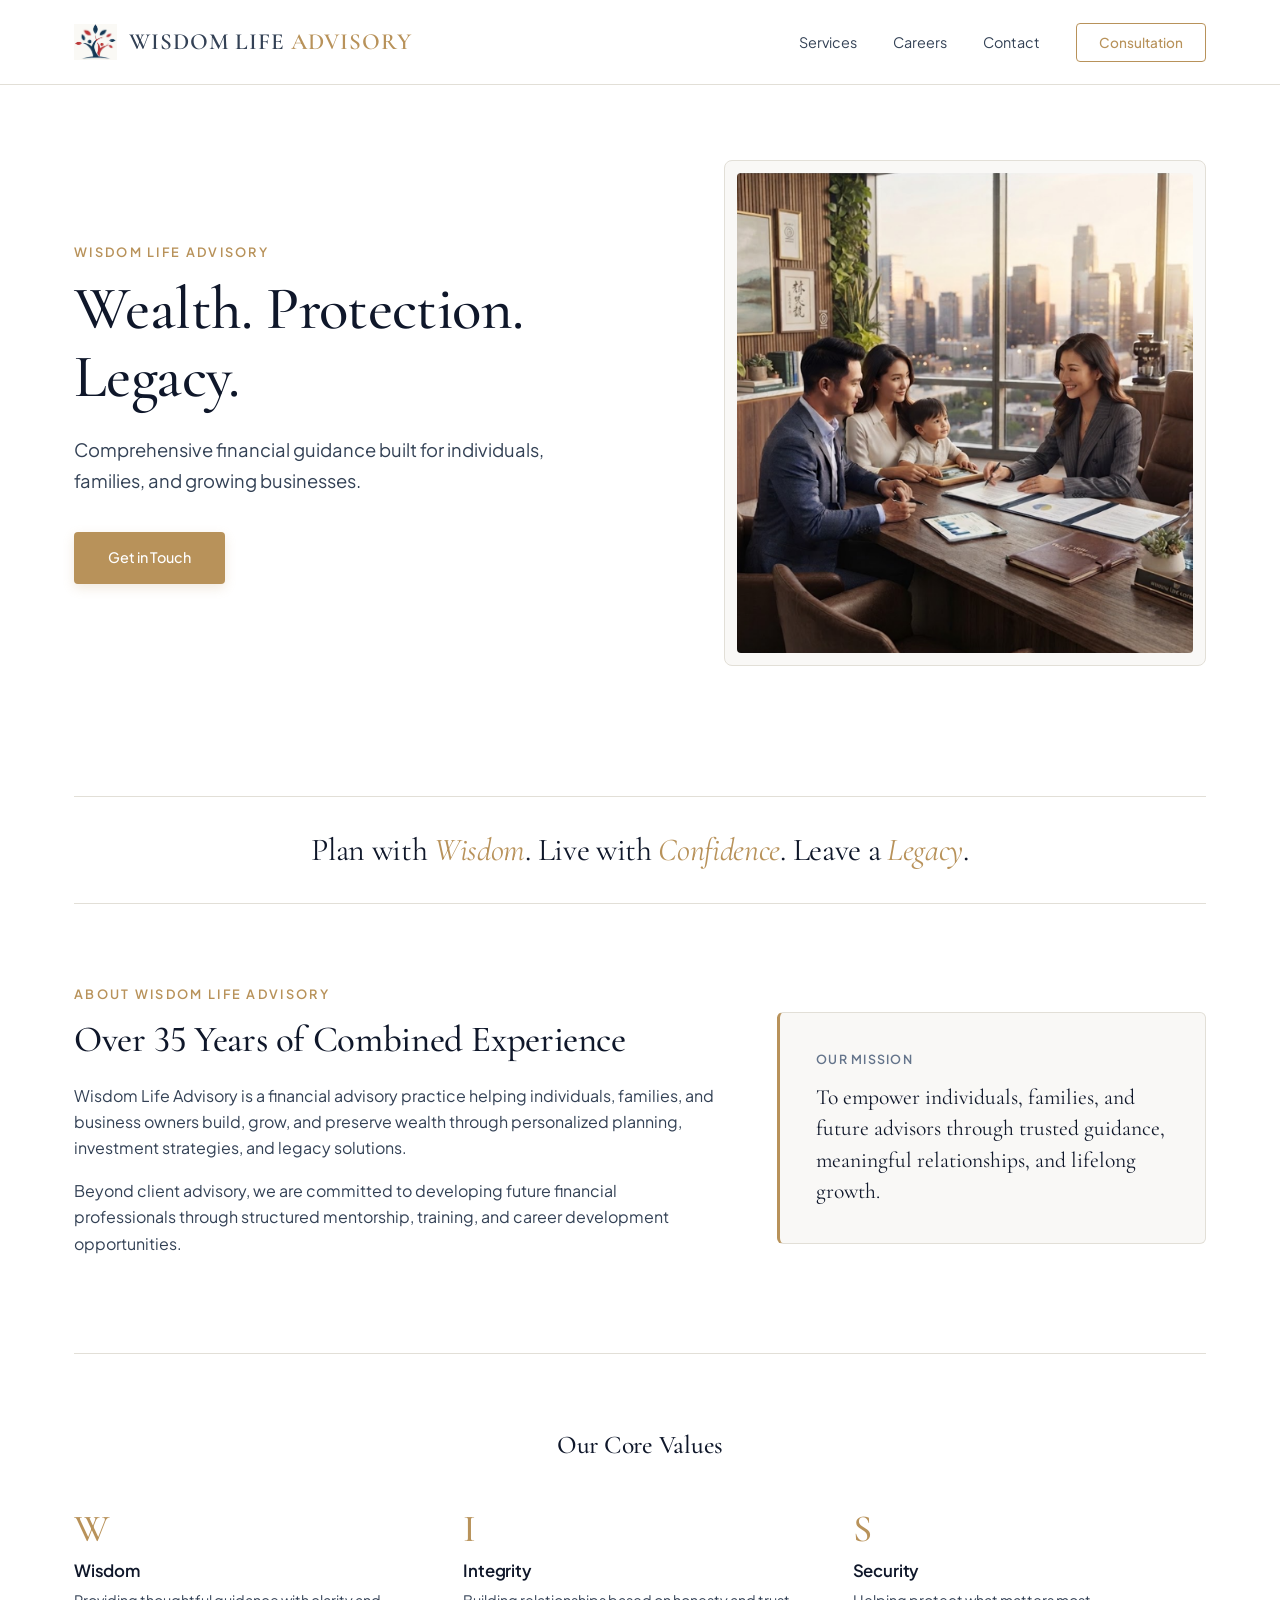
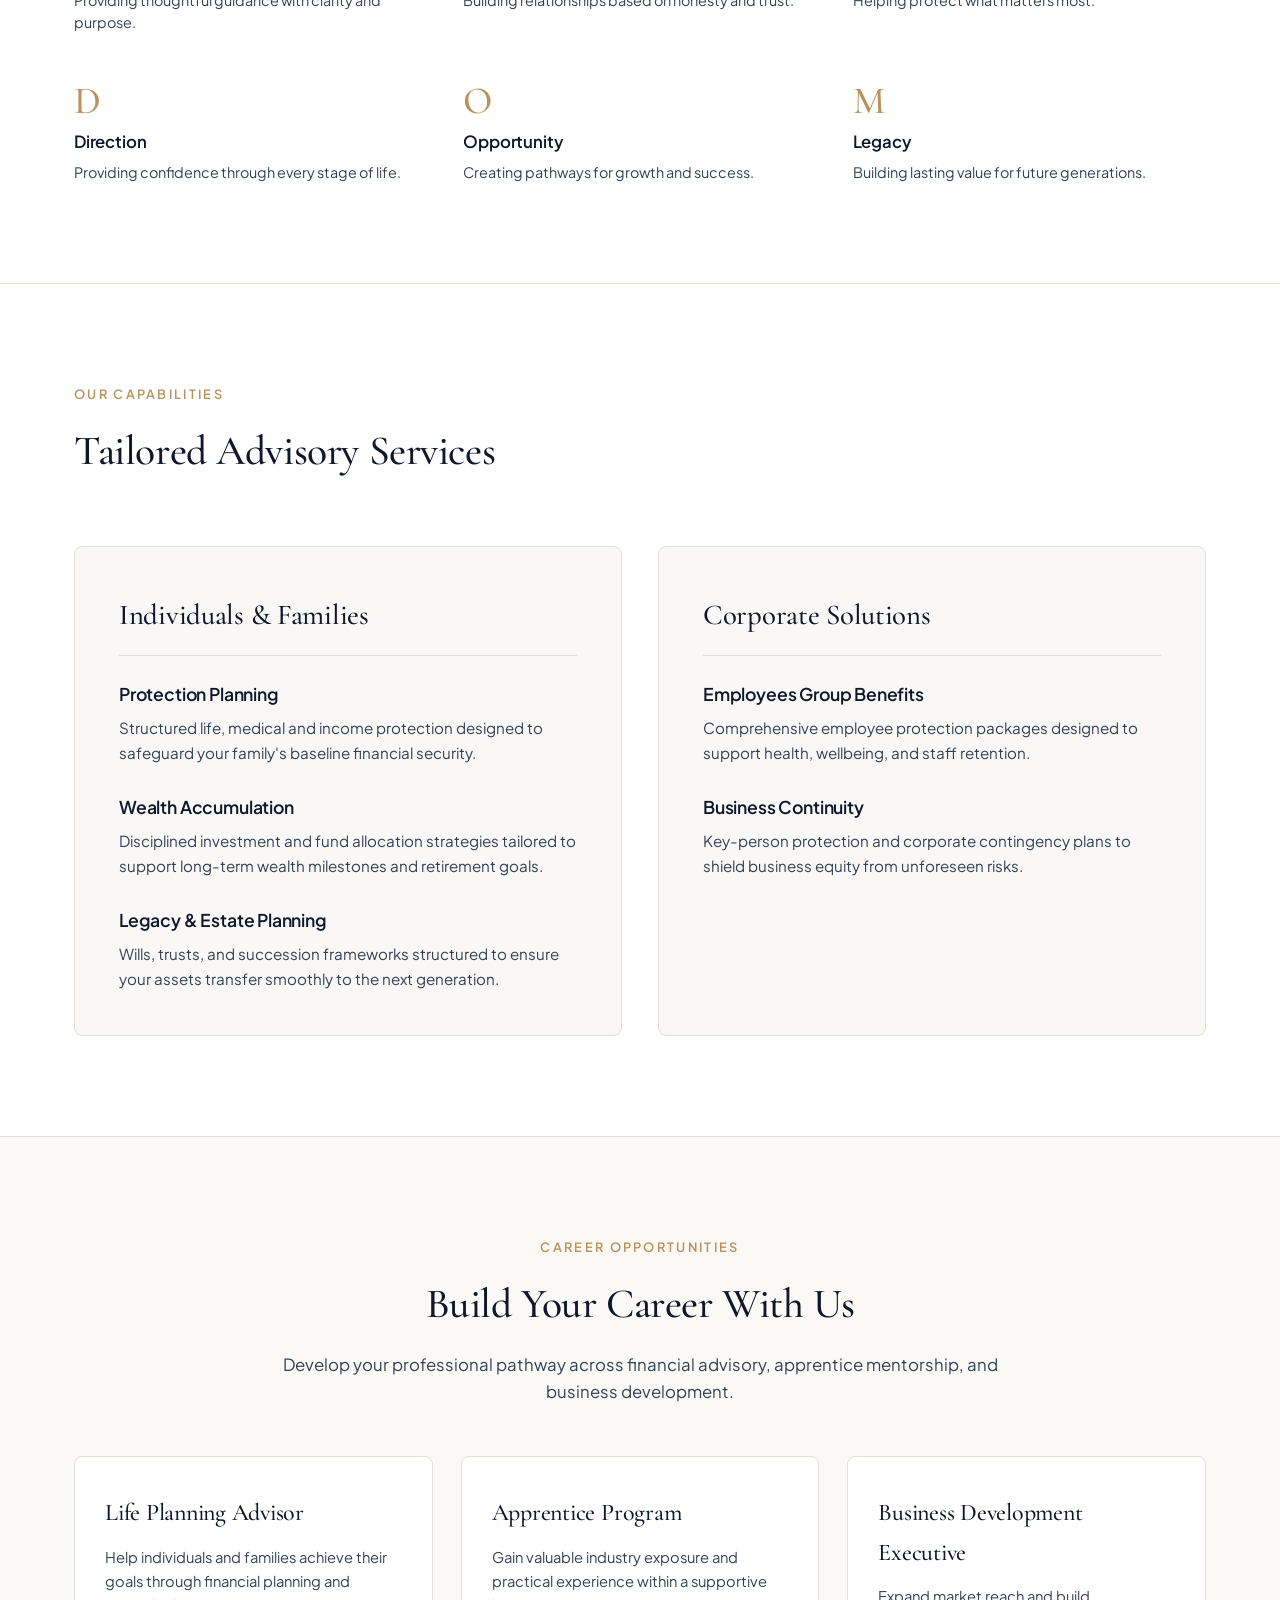
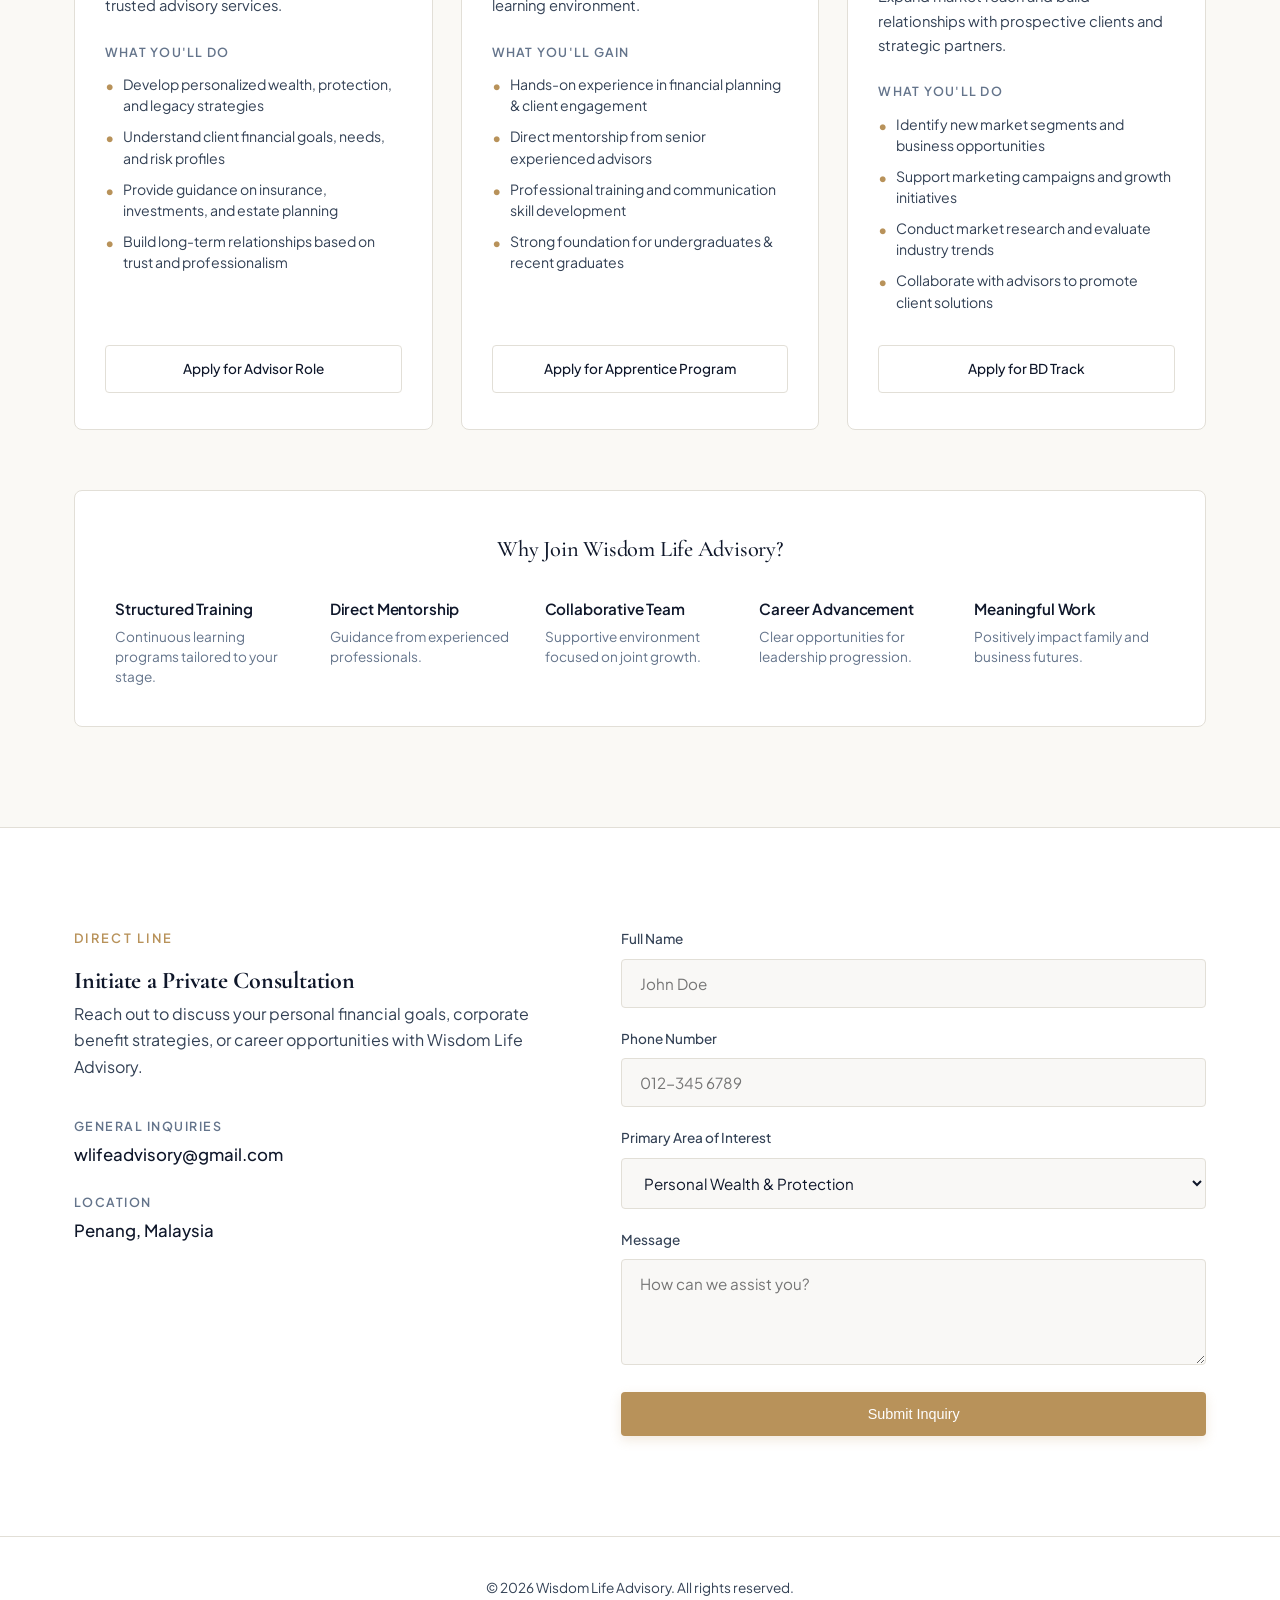
==== index.html @ aa06f744 "image" ====
<!DOCTYPE html>
<html lang="en">

<head>
  <meta charset="UTF-8">
  <meta name="viewport" content="width=device-width, initial-scale=1.0">
  <title>Wisdom Life Advisory | Personal & Corporate Financial Advisory</title>

  <!-- Google Fonts -->
  <link rel="preconnect" href="https://fonts.googleapis.com">
  <link rel="preconnect" href="https://fonts.gstatic.com" crossorigin>
  <link
    href="https://fonts.googleapis.com/css2?family=Cormorant+Garamond:ital,wght@0,400;0,500;0,600;1,400&family=Plus+Jakarta+Sans:wght@300;400;500;600&display=swap"
    rel="stylesheet">

  <style>
    /* CSS Reset & Masterclass Theme Variables */
    :root {
      --bg-main: #FFFFFF;
      /* Pure Crisp White Canvas */
      --bg-section-alt: #FAF9F5;
      /* Warm Off-White Accent for Section Contrast */
      --bg-card: #F9F8F6;
      /* Warm Neutral Tint for Cards */
      --bg-card-hover: #F2EFEC;
      --text-primary: #0F172A;
      /* Deep Crisp Slate */
      --text-secondary: #334155;
      /* High-Contrast Body Text */
      --text-muted: #64748B;
      --accent-gold: #B8925A;
      /* Champagne Gold */
      --accent-gold-hover: #9E7B47;
      --border-color: #E2DFD7;
      /* Subtle Architectural Line */
      --font-serif: 'Cormorant Garamond', Georgia, serif;
      --font-sans: 'Plus Jakarta Sans', -apple-system, BlinkMacSystemFont, sans-serif;
      --max-width: 1180px;
    }

    * {
      box-sizing: border-box;
      margin: 0;
      padding: 0;
    }

    html {
      scroll-behavior: smooth;
    }

    body {
      background-color: var(--bg-main);
      color: var(--text-primary);
      font-family: var(--font-sans);
      line-height: 1.65;
      -webkit-font-smoothing: antialiased;
    }

    /* Force Lining Numbers for Uniform Baselines Across All Headlines */
    h1,
    h2,
    h3,
    h4,
    h5,
    .value-letter {
      font-family: var(--font-serif);
      font-variant-numeric: lining-nums proportional-nums;
      color: var(--text-primary);
      letter-spacing: -0.01em;
    }

    body,
    p,
    li {
      font-weight: 400;
      color: var(--text-secondary);
    }

    a {
      color: inherit;
      text-decoration: none;
      transition: all 0.25s ease;
    }

    /* Masterclass Grid Container Lock */
    .container {
      max-width: var(--max-width);
      margin: 0 auto;
      padding: 0 24px;
    }

    .section-tag {
      font-size: 0.8rem;
      text-transform: uppercase;
      letter-spacing: 0.18em;
      color: var(--accent-gold);
      margin-bottom: 12px;
      display: block;
      font-weight: 600;
      font-family: var(--font-sans);
    }

    /* Navigation */
    header {
      position: fixed;
      top: 0;
      left: 0;
      width: 100%;
      background: rgba(255, 255, 255, 0.94);
      backdrop-filter: blur(12px);
      border-bottom: 1px solid var(--border-color);
      z-index: 1000;
    }

    nav {
      display: flex;
      justify-content: space-between;
      align-items: center;
      height: 84px;
    }

    .logo {
      display: flex;
      align-items: center;
      gap: 12px;
      font-family: var(--font-serif);
      font-size: 1.45rem;
      font-weight: 600;
      letter-spacing: 0.04em;
    }

    .logo-img {
      height: 36px;
      width: auto;
      object-fit: contain;
    }

    .logo span span {
      color: var(--accent-gold);
    }

    .nav-links {
      display: flex;
      gap: 36px;
      align-items: center;
      list-style: none;
    }

    .nav-links a {
      font-size: 0.9rem;
      color: var(--text-secondary);
    }

    .nav-links a:hover {
      color: var(--accent-gold);
    }

    .btn-nav {
      padding: 10px 22px;
      border: 1px solid var(--accent-gold);
      color: var(--accent-gold) !important;
      border-radius: 4px;
      font-size: 0.85rem !important;
      font-weight: 500 !important;
    }

    .btn-nav:hover {
      background-color: var(--accent-gold);
      color: #FFFFFF !important;
    }

    /* Hero Section */
    .hero {
      padding: 160px 0 90px;
      background-color: var(--bg-main);
    }

    .hero-grid {
      display: grid;
      grid-template-columns: 1.1fr 0.9fr;
      gap: 60px;
      align-items: center;
    }

    .hero-text h1 {
      font-size: 3.8rem;
      line-height: 1.12;
      margin-bottom: 24px;
      font-weight: 500;
    }

    .hero-text p {
      font-size: 1.15rem;
      margin-bottom: 36px;
      max-width: 520px;
    }

    .hero-image {
      position: relative;
      padding: 12px;
      background-color: var(--bg-card);
      border: 1px solid var(--border-color);
      border-radius: 8px;
    }

    .hero-image img {
      width: 100%;
      height: 480px;
      object-fit: cover;
      border-radius: 4px;
      display: block;
    }

    .btn-primary {
      display: inline-block;
      background-color: var(--accent-gold);
      color: #FFFFFF;
      padding: 14px 34px;
      border-radius: 4px;
      font-size: 0.9rem;
      font-weight: 500;
      cursor: pointer;
      border: none;
      box-shadow: 0 4px 12px rgba(184, 146, 90, 0.2);
    }

    .btn-primary:hover {
      background-color: var(--accent-gold-hover);
    }

    /* About & Philosophy Section */
    .about {
      padding: 40px 0 100px;
      background-color: var(--bg-main);
    }

    /* Locked Grid philosophy Banner (Aligned Horizontal Divider Lines) */
    .philosophy-banner {
      text-align: center;
      width: 100%;
      margin: 0 auto 80px;
      padding: 32px 0;
      border-top: 1px solid var(--border-color);
      border-bottom: 1px solid var(--border-color);
    }

    .philosophy-banner h2 {
      font-size: 2rem;
      font-weight: 400;
      line-height: 1.3;
    }

    .philosophy-banner h2 span {
      color: var(--accent-gold);
      font-style: italic;
    }

    .about-grid {
      display: grid;
      grid-template-columns: 1.2fr 0.8fr;
      gap: 60px;
      align-items: center;
      margin-bottom: 80px;
    }

    .about-text h3 {
      font-size: 2.3rem;
      margin-bottom: 20px;
      line-height: 1.25;
      font-weight: 500;
    }

    .about-text p {
      font-size: 1rem;
      margin-bottom: 16px;
    }

    .mission-box {
      background: var(--bg-card);
      border: 1px solid var(--border-color);
      border-left: 3px solid var(--accent-gold);
      padding: 36px;
      border-radius: 6px;
    }

    .mission-quote {
      font-family: var(--font-serif);
      font-size: 1.35rem;
      color: var(--text-primary);
      line-height: 1.45;
    }

    /* Core Values Grid */
    .values-wrapper {
      border-top: 1px solid var(--border-color);
      padding-top: 70px;
    }

    .values-title {
      font-size: 1.6rem;
      margin-bottom: 44px;
      text-align: center;
      font-weight: 500;
    }

    .values-grid {
      display: grid;
      grid-template-columns: repeat(3, 1fr);
      gap: 48px 36px;
    }

    .value-card {
      background: transparent;
    }

    .value-letter {
      font-size: 2.4rem;
      color: var(--accent-gold);
      font-weight: 500;
      line-height: 1;
      display: block;
      margin-bottom: 8px;
    }

    .value-card h5 {
      font-family: var(--font-sans);
      font-size: 1.05rem;
      font-weight: 600;
      margin-bottom: 6px;
    }

    .value-card p {
      font-size: 0.9rem;
      line-height: 1.5;
    }

    /* Services Section */
    .services {
      padding: 100px 0;
      background-color: var(--bg-main);
      border-top: 1px solid var(--border-color);
    }

    .section-header {
      margin-bottom: 60px;
    }

    .section-header h2 {
      font-size: 2.6rem;
      font-weight: 500;
    }

    .services-grid {
      display: grid;
      grid-template-columns: 1fr 1fr;
      gap: 36px;
    }

    .service-category {
      background-color: var(--bg-card);
      border: 1px solid var(--border-color);
      padding: 44px;
      border-radius: 8px;
      transition: transform 0.3s ease, border-color 0.3s ease;
    }

    .service-category:hover {
      border-color: var(--accent-gold);
    }

    .service-category h3 {
      font-size: 1.8rem;
      margin-bottom: 24px;
      border-bottom: 1px solid var(--border-color);
      padding-bottom: 16px;
      font-weight: 500;
    }

    .service-item {
      margin-bottom: 28px;
    }

    .service-item:last-child {
      margin-bottom: 0;
    }

    .service-item h4 {
      font-size: 1.1rem;
      font-weight: 600;
      margin-bottom: 6px;
      font-family: var(--font-sans);
    }

    .service-item p {
      font-size: 0.95rem;
    }

    /* Careers Section (Warm Contrast Background Stretch) */
    .careers {
      padding: 100px 0;
      background-color: var(--bg-section-alt);
      border-top: 1px solid var(--border-color);
      border-bottom: 1px solid var(--border-color);
    }

    .careers-intro {
      max-width: 760px;
      margin: 0 auto 50px;
      text-align: center;
    }

    .careers-intro h2 {
      font-size: 2.6rem;
      margin-bottom: 12px;
      font-weight: 500;
    }

    .careers-intro p {
      font-size: 1.05rem;
    }

    .careers-grid {
      display: grid;
      grid-template-columns: repeat(3, 1fr);
      gap: 28px;
      margin-bottom: 60px;
    }

    .career-card {
      background-color: #FFFFFF;
      border: 1px solid var(--border-color);
      padding: 36px 30px;
      border-radius: 8px;
      display: flex;
      flex-direction: column;
      justify-content: space-between;
      transition: transform 0.3s ease, border-color 0.3s ease, box-shadow 0.3s ease;
    }

    .career-card:hover {
      transform: translateY(-4px);
      border-color: var(--accent-gold);
      box-shadow: 0 16px 32px rgba(0, 0, 0, 0.04);
    }

    .career-card h3 {
      font-size: 1.5rem;
      margin-bottom: 12px;
      font-weight: 500;
    }

    .career-card p.card-desc {
      font-size: 0.92rem;
      margin-bottom: 24px;
      min-height: 54px;
    }

    .role-section-title {
      font-size: 0.78rem;
      text-transform: uppercase;
      letter-spacing: 0.1em;
      color: var(--text-muted);
      font-weight: 600;
      margin-bottom: 12px;
      display: block;
      font-family: var(--font-sans);
    }

    .career-list {
      list-style: none;
      margin-bottom: 32px;
      flex-grow: 1;
    }

    .career-list li {
      position: relative;
      padding-left: 18px;
      margin-bottom: 10px;
      font-size: 0.88rem;
      line-height: 1.5;
    }

    .career-list li::before {
      content: "•";
      position: absolute;
      left: 0;
      color: var(--accent-gold);
      font-size: 1.1rem;
      top: -2px;
    }

    .btn-card {
      display: block;
      text-align: center;
      padding: 12px 20px;
      border-radius: 4px;
      font-size: 0.85rem;
      font-weight: 500;
      border: 1px solid var(--border-color);
      color: var(--text-primary);
      background-color: var(--bg-main);
    }

    .btn-card:hover {
      border-color: var(--accent-gold);
      background-color: var(--accent-gold);
      color: #FFFFFF;
    }

    .why-join {
      background-color: #FFFFFF;
      border: 1px solid var(--border-color);
      padding: 40px;
      border-radius: 8px;
    }

    .why-join-title {
      font-size: 1.4rem;
      margin-bottom: 28px;
      text-align: center;
      font-weight: 500;
    }

    .pillars-grid {
      display: grid;
      grid-template-columns: repeat(5, 1fr);
      gap: 24px;
    }

    .pillar-box h5 {
      font-size: 0.95rem;
      font-family: var(--font-sans);
      font-weight: 600;
      margin-bottom: 6px;
    }

    .pillar-box p {
      font-size: 0.85rem;
      color: var(--text-muted);
      line-height: 1.45;
    }

    /* Contact Section */
    .contact {
      padding: 100px 0;
      background-color: var(--bg-main);
    }

    .contact-grid {
      display: grid;
      grid-template-columns: 1fr 1.2fr;
      gap: 60px;
    }

    .contact-info p {
      margin-bottom: 36px;
    }

    .info-detail {
      margin-bottom: 24px;
    }

    .info-detail label {
      display: block;
      font-size: 0.78rem;
      text-transform: uppercase;
      letter-spacing: 0.12em;
      color: var(--text-muted);
      margin-bottom: 4px;
      font-weight: 600;
    }

    .info-detail span {
      color: var(--text-primary);
      font-size: 1.05rem;
      font-weight: 500;
    }

    .contact-form .form-group {
      margin-bottom: 20px;
    }

    .contact-form label {
      display: block;
      font-size: 0.85rem;
      color: var(--text-secondary);
      margin-bottom: 8px;
      font-weight: 500;
    }

    .contact-form input,
    .contact-form select,
    .contact-form textarea {
      width: 100%;
      padding: 14px 18px;
      background-color: var(--bg-card);
      border: 1px solid var(--border-color);
      border-radius: 4px;
      color: var(--text-primary);
      font-family: var(--font-sans);
      font-size: 0.95rem;
    }

    .contact-form input:focus,
    .contact-form select:focus,
    .contact-form textarea:focus {
      outline: none;
      border-color: var(--accent-gold);
      background-color: #FFFFFF;
    }

    /* Footer */
    footer {
      padding: 40px 0;
      background-color: var(--bg-main);
      border-top: 1px solid var(--border-color);
      text-align: center;
      font-size: 0.85rem;
      color: var(--text-muted);
    }

    /* Responsive Design */
    @media (max-width: 992px) {
      .careers-grid {
        grid-template-columns: 1fr;
      }

      .pillars-grid {
        grid-template-columns: repeat(2, 1fr);
      }
    }

    @media (max-width: 768px) {

      .hero-grid,
      .about-grid,
      .services-grid,
      .contact-grid {
        grid-template-columns: 1fr;
      }

      .hero-text h1 {
        font-size: 2.8rem;
      }

      .nav-links {
        display: none;
      }

      .values-grid {
        grid-template-columns: repeat(2, 1fr);
      }

      .pillars-grid {
        grid-template-columns: 1fr;
      }
    }
  </style>
</head>

<body>

  <!-- Navigation Header -->
  <header>
    <div class="container">
      <nav>
        <a href="#" class="logo">
          <img src="logo_small.png" alt="Wisdom Life Advisory Logo" class="logo-img">
          <span>WISDOM LIFE <span>ADVISORY</span></span>
        </a>
        <ul class="nav-links">
          <li><a href="#services">Services</a></li>
          <li><a href="#careers">Careers</a></li>
          <li><a href="#contact">Contact</a></li>
          <li><a href="#contact" class="btn-nav">Consultation</a></li>
        </ul>
      </nav>
    </div>
  </header>

  <main>
    <!-- Hero Section -->
    <section class="hero">
      <div class="container">
        <div class="hero-grid">
          <div class="hero-text">
            <span class="section-tag">Wisdom Life Advisory</span>
            <h1>Wealth. Protection. Legacy.</h1>
            <p>Comprehensive financial guidance built for individuals, families, and growing businesses.</p>
            <a href="#contact" class="btn-primary">Get in Touch</a>
          </div>
          <div class="hero-image">
            <img src="right_picture.png" alt="Wisdom Life Advisory Office Space">
          </div>
        </div>
      </div>
    </section>

    <!-- About Section -->
    <section id="about" class="about">
      <div class="container">

        <!-- Grid-Locked Philosophy Banner -->
        <div class="philosophy-banner">
          <h2>Plan with <span>Wisdom</span>. Live with <span>Confidence</span>. Leave a <span>Legacy</span>.</h2>
        </div>

        <!-- About & Mission Split -->
        <div class="about-grid">
          <div class="about-text">
            <span class="section-tag">About Wisdom Life Advisory</span>
            <h3>Over 35 Years of Combined Experience</h3>
            <p>Wisdom Life Advisory is a financial advisory practice helping individuals, families, and business owners
              build, grow, and preserve wealth through personalized planning, investment strategies, and legacy
              solutions.</p>
            <p>Beyond client advisory, we are committed to developing future financial professionals through structured
              mentorship, training, and career development opportunities.</p>
          </div>

          <div class="mission-box">
            <span class="role-section-title">Our Mission</span>
            <p class="mission-quote">To empower individuals, families, and future advisors through trusted guidance,
              meaningful relationships, and lifelong growth.</p>
          </div>
        </div>

        <!-- WISDOM Core Values -->
        <div class="values-wrapper">
          <h4 class="values-title">Our Core Values</h4>
          <div class="values-grid">

            <div class="value-card">
              <span class="value-letter">W</span>
              <h5>Wisdom</h5>
              <p>Providing thoughtful guidance with clarity and purpose.</p>
            </div>

            <div class="value-card">
              <span class="value-letter">I</span>
              <h5>Integrity</h5>
              <p>Building relationships based on honesty and trust.</p>
            </div>

            <div class="value-card">
              <span class="value-letter">S</span>
              <h5>Security</h5>
              <p>Helping protect what matters most.</p>
            </div>

            <div class="value-card">
              <span class="value-letter">D</span>
              <h5>Direction</h5>
              <p>Providing confidence through every stage of life.</p>
            </div>

            <div class="value-card">
              <span class="value-letter">O</span>
              <h5>Opportunity</h5>
              <p>Creating pathways for growth and success.</p>
            </div>

            <div class="value-card">
              <span class="value-letter">M</span>
              <h5>Legacy</h5>
              <p>Building lasting value for future generations.</p>
            </div>

          </div>
        </div>

      </div>
    </section>

    <!-- Services Section -->
    <section id="services" class="services">
      <div class="container">
        <div class="section-header">
          <span class="section-tag">Our Capabilities</span>
          <h2>Tailored Advisory Services</h2>
        </div>

        <div class="services-grid">
          <!-- Individual Services -->
          <div class="service-category">
            <h3>Individuals & Families</h3>

            <div class="service-item">
              <h4>Protection Planning</h4>
              <p>Structured life, medical and income protection designed to safeguard your family's baseline financial
                security.</p>
            </div>

            <div class="service-item">
              <h4>Wealth Accumulation</h4>
              <p>Disciplined investment and fund allocation strategies tailored to support long-term wealth milestones
                and retirement goals.</p>
            </div>

            <div class="service-item">
              <h4>Legacy & Estate Planning</h4>
              <p>Wills, trusts, and succession frameworks structured to ensure your assets transfer smoothly to the next
                generation.</p>
            </div>
          </div>

          <!-- Corporate Services -->
          <div class="service-category">
            <h3>Corporate Solutions</h3>

            <div class="service-item">
              <h4>Employees Group Benefits</h4>
              <p>Comprehensive employee protection packages designed to support health, wellbeing, and staff retention.
              </p>
            </div>

            <div class="service-item">
              <h4>Business Continuity</h4>
              <p>Key-person protection and corporate contingency plans to shield business equity from unforeseen risks.
              </p>
            </div>
          </div>
        </div>
      </div>
    </section>

    <!-- Careers Section -->
    <section id="careers" class="careers">
      <div class="container">

        <div class="careers-intro">
          <span class="section-tag">Career Opportunities</span>
          <h2>Build Your Career With Us</h2>
          <p>Develop your professional pathway across financial advisory, apprentice mentorship, and business
            development.</p>
        </div>

        <div class="careers-grid">

          <!-- Card 1: Wealth Planning Advisor -->
          <div class="career-card">
            <div>
              <h3>Life Planning Advisor</h3>
              <p class="card-desc">Help individuals and families achieve their goals through financial planning and
                trusted advisory services.</p>

              <span class="role-section-title">What You'll Do</span>
              <ul class="career-list">
                <li>Develop personalized wealth, protection, and legacy strategies</li>
                <li>Understand client financial goals, needs, and risk profiles</li>
                <li>Provide guidance on insurance, investments, and estate planning</li>
                <li>Build long-term relationships based on trust and professionalism</li>
              </ul>
            </div>
            <a href="#contact" class="btn-card">Apply for Advisor Role</a>
          </div>

          <!-- Card 2: Apprentice Program -->
          <div class="career-card">
            <div>
              <h3>Apprentice Program</h3>
              <p class="card-desc">Gain valuable industry exposure and practical experience within a supportive learning
                environment.</p>

              <span class="role-section-title">What You'll Gain</span>
              <ul class="career-list">
                <li>Hands-on experience in financial planning & client engagement</li>
                <li>Direct mentorship from senior experienced advisors</li>
                <li>Professional training and communication skill development</li>
                <li>Strong foundation for undergraduates & recent graduates</li>
              </ul>
            </div>
            <a href="#contact" class="btn-card">Apply for Apprentice Program</a>
          </div>

          <!-- Card 3: Business Development Executive -->
          <div class="career-card">
            <div>
              <h3>Business Development Executive</h3>
              <p class="card-desc">Expand market reach and build relationships with prospective clients and strategic
                partners.</p>

              <span class="role-section-title">What You'll Do</span>
              <ul class="career-list">
                <li>Identify new market segments and business opportunities</li>
                <li>Support marketing campaigns and growth initiatives</li>
                <li>Conduct market research and evaluate industry trends</li>
                <li>Collaborate with advisors to promote client solutions</li>
              </ul>
            </div>
            <a href="#contact" class="btn-card">Apply for BD Track</a>
          </div>

        </div>

        <!-- Why Join Us Pillar Strip -->
        <div class="why-join">
          <h4 class="why-join-title">Why Join Wisdom Life Advisory?</h4>
          <div class="pillars-grid">
            <div class="pillar-box">
              <h5>Structured Training</h5>
              <p>Continuous learning programs tailored to your stage.</p>
            </div>
            <div class="pillar-box">
              <h5>Direct Mentorship</h5>
              <p>Guidance from experienced professionals.</p>
            </div>
            <div class="pillar-box">
              <h5>Collaborative Team</h5>
              <p>Supportive environment focused on joint growth.</p>
            </div>
            <div class="pillar-box">
              <h5>Career Advancement</h5>
              <p>Clear opportunities for leadership progression.</p>
            </div>
            <div class="pillar-box">
              <h5>Meaningful Work</h5>
              <p>Positively impact family and business futures.</p>
            </div>
          </div>
        </div>

      </div>
    </section>

    <!-- Contact Section -->
    <section id="contact" class="contact">
      <div class="container">
        <div class="contact-grid">
          <div class="contact-info">
            <span class="section-tag">Direct Line</span>
            <h2>Initiate a Private Consultation</h2>
            <p>Reach out to discuss your personal financial goals, corporate benefit strategies, or career opportunities
              with Wisdom Life Advisory.</p>

            <div class="info-detail">
              <label>General Inquiries</label>
              <span>wlifeadvisory@gmail.com</span>
            </div>

            <div class="info-detail">
              <label>Location</label>
              <span>Penang, Malaysia</span>
            </div>
          </div>

          <div class="contact-form">
            <!-- Remove action and method attributes since JavaScript will handle the submission -->
            <form id="contactForm">
              <input type="hidden" name="access_key" value="193fb1ef-6a65-4a81-82ab-71bdc118ec98">

              <div class="form-group">
                <label for="name">Full Name</label>
                <input type="text" name="name" id="name" required placeholder="John Doe">
              </div>

              <div class="form-group">
                <label for="phone">Phone Number</label>
                <input type="tel" name="phone" id="phone" required placeholder="012-345 6789"
                  pattern="^(\+?60|0)[1-9][0-9]{7,8}$"
                  title="Please enter a valid phone number (e.g., 0123456789 or +60123456789)">
              </div>

              <div class="form-group">
                <label for="topic">Primary Area of Interest</label>
                <select name="topic" id="topic">
                  <option value="individual">Personal Wealth & Protection</option>
                  <option value="corporate">Corporate & Group Benefits</option>
                  <option value="advisor">Career: Wealth Planning Advisor</option>
                  <option value="apprentice">Career: Apprentice Program</option>
                  <option value="bd">Career: Business Development Executive</option>
                </select>
              </div>

              <div class="form-group">
                <label for="message">Message</label>
                <textarea name="message" id="message" rows="4" placeholder="How can we assist you?"></textarea>
              </div>

              <button type="submit" id="submitBtn" class="btn-primary" style="width: 100%;">Submit Inquiry</button>
            </form>

            <!-- Container for your custom success/error message -->
            <div id="formResponse"
              style="display: none; margin-top: 15px; padding: 12px; border-radius: 6px; text-align: center;"></div>
          </div>
        </div>
      </div>
    </section>
  </main>

  <!-- Footer -->
  <footer>
    <div class="container">
      <p>&copy; 2026 Wisdom Life Advisory. All rights reserved.</p>
    </div>
  </footer>

  <script>
    const form = document.getElementById('contactForm');
    const responseDiv = document.getElementById('formResponse');
    const submitBtn = document.getElementById('submitBtn');

    form.addEventListener('submit', async function (e) {
      e.preventDefault(); // Stop standard redirect

      submitBtn.innerText = 'Sending...';
      submitBtn.disabled = true;

      const formData = new FormData(form);

      try {
        const response = await fetch('https://api.web3forms.com/submit', {
          method: 'POST',
          body: formData
        });

        const result = await response.json();

        if (result.success) {
          // Custom Success Message
          responseDiv.style.display = 'block';
          responseDiv.style.backgroundColor = '#d4edda';
          responseDiv.style.color = '#155724';
          responseDiv.innerText = 'Thank you for reaching out. We will contact you shortly.';

          form.reset(); // Clear input fields
        } else {
          throw new Error(result.message);
        }
      } catch (error) {
        // Custom Error Message
        responseDiv.style.display = 'block';
        responseDiv.style.backgroundColor = '#f8d7da';
        responseDiv.style.color = '#721c24';
        responseDiv.innerText = 'Oops! Something went wrong. Please try again later.';
      } finally {
        submitBtn.innerText = 'Submit Inquiry';
        submitBtn.disabled = false;
      }
    });
  </script>

</body>

</html>
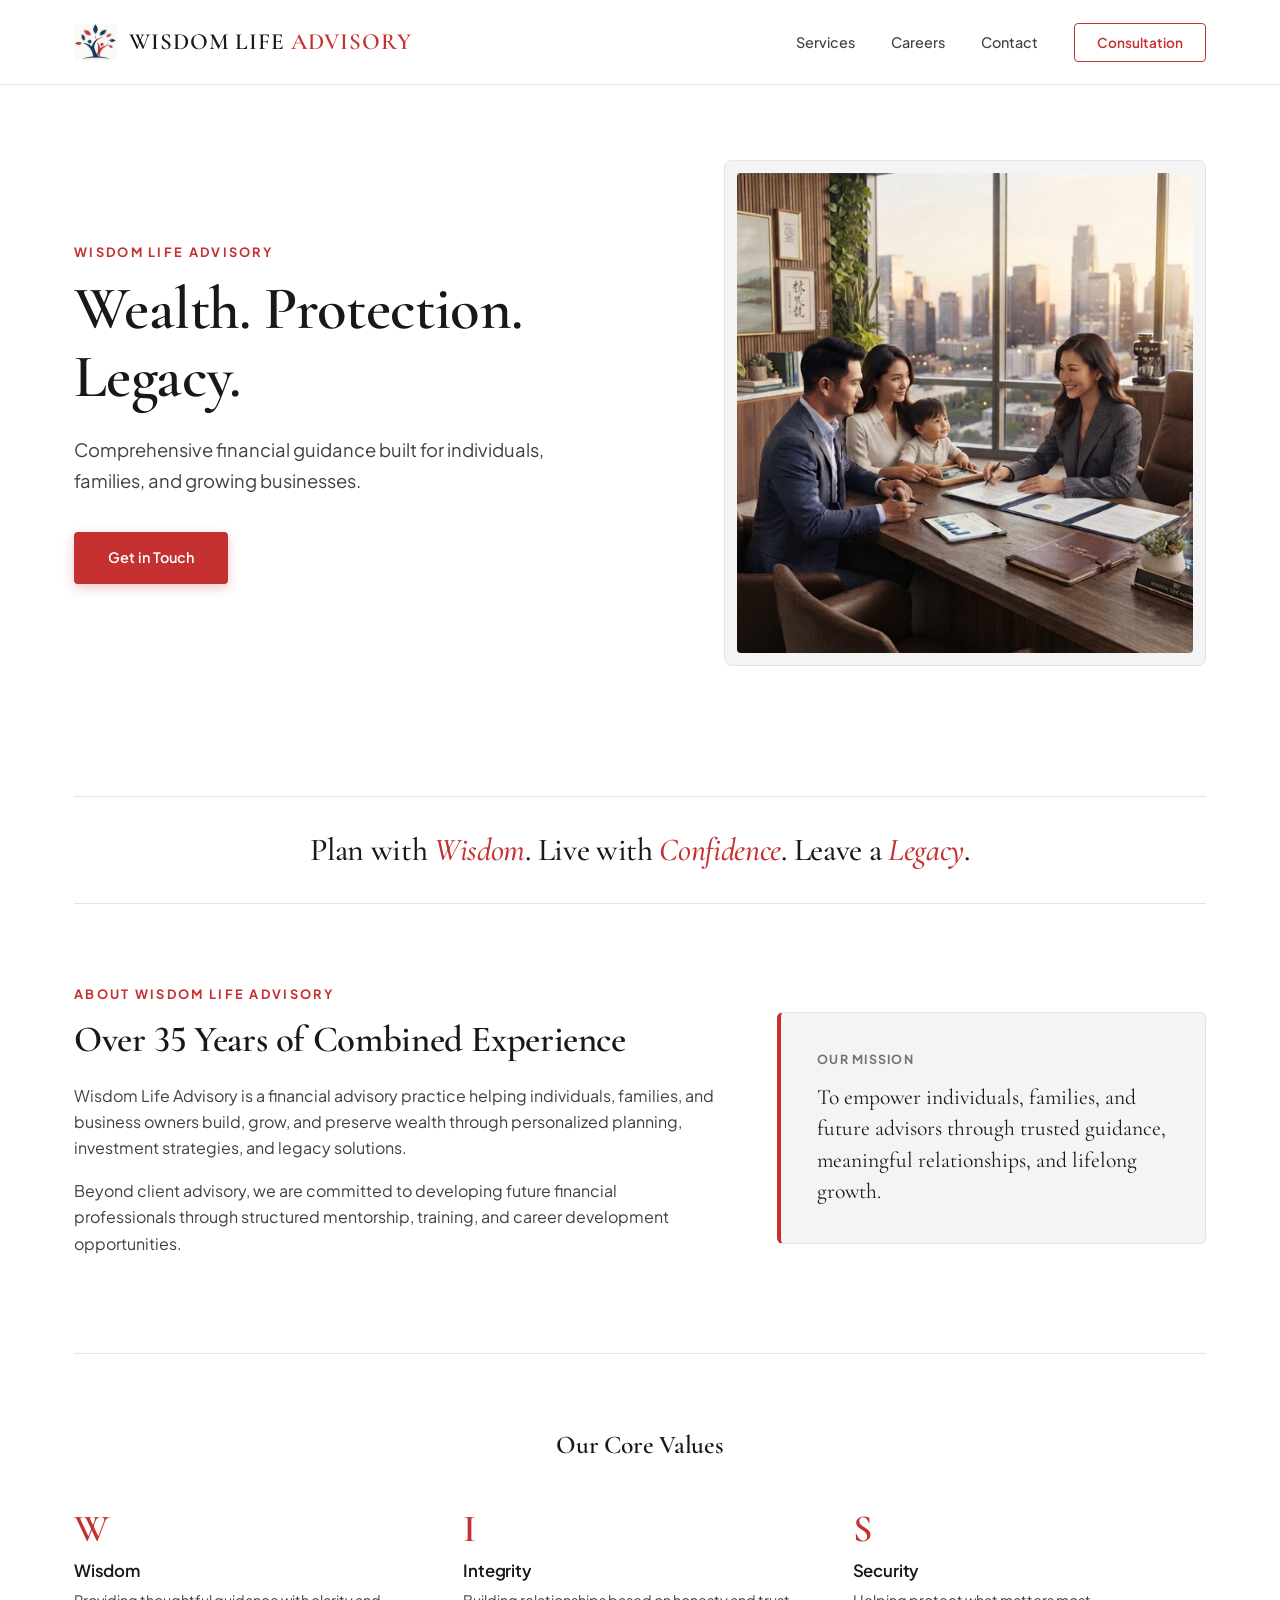
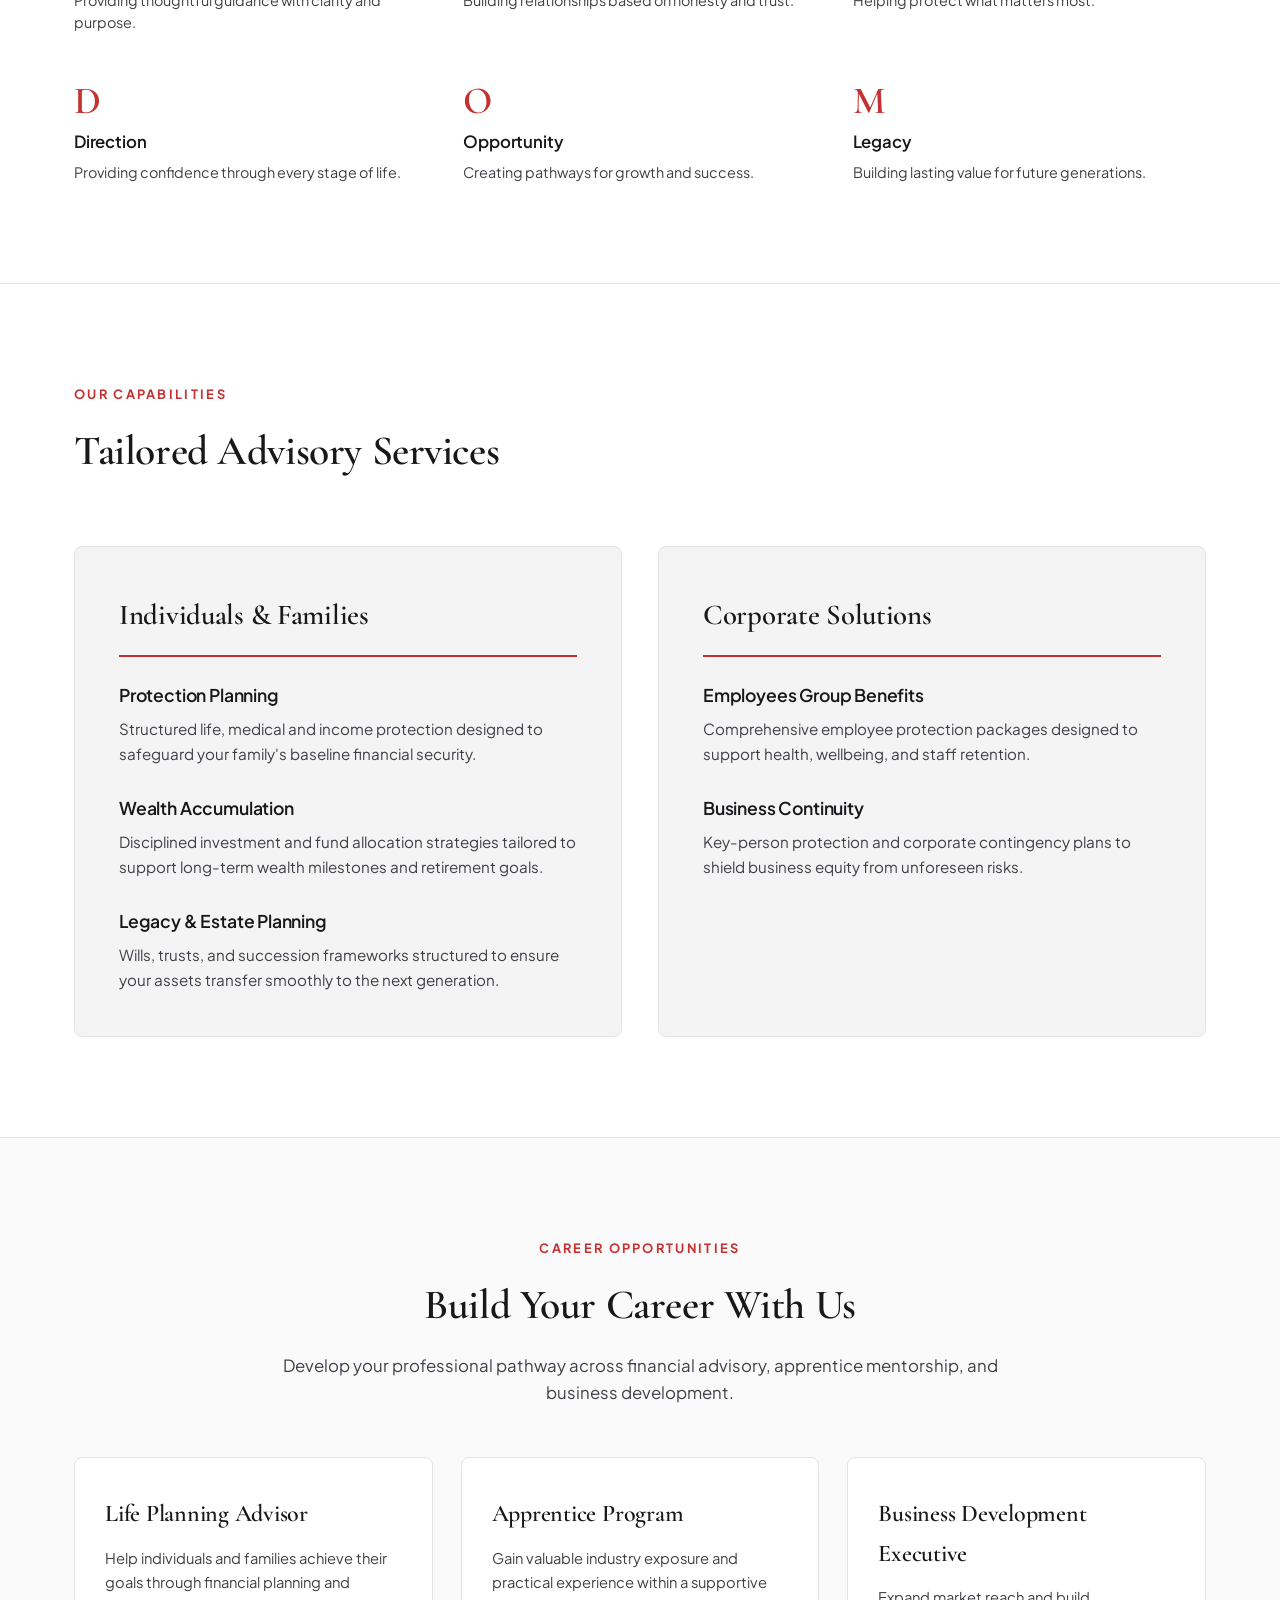
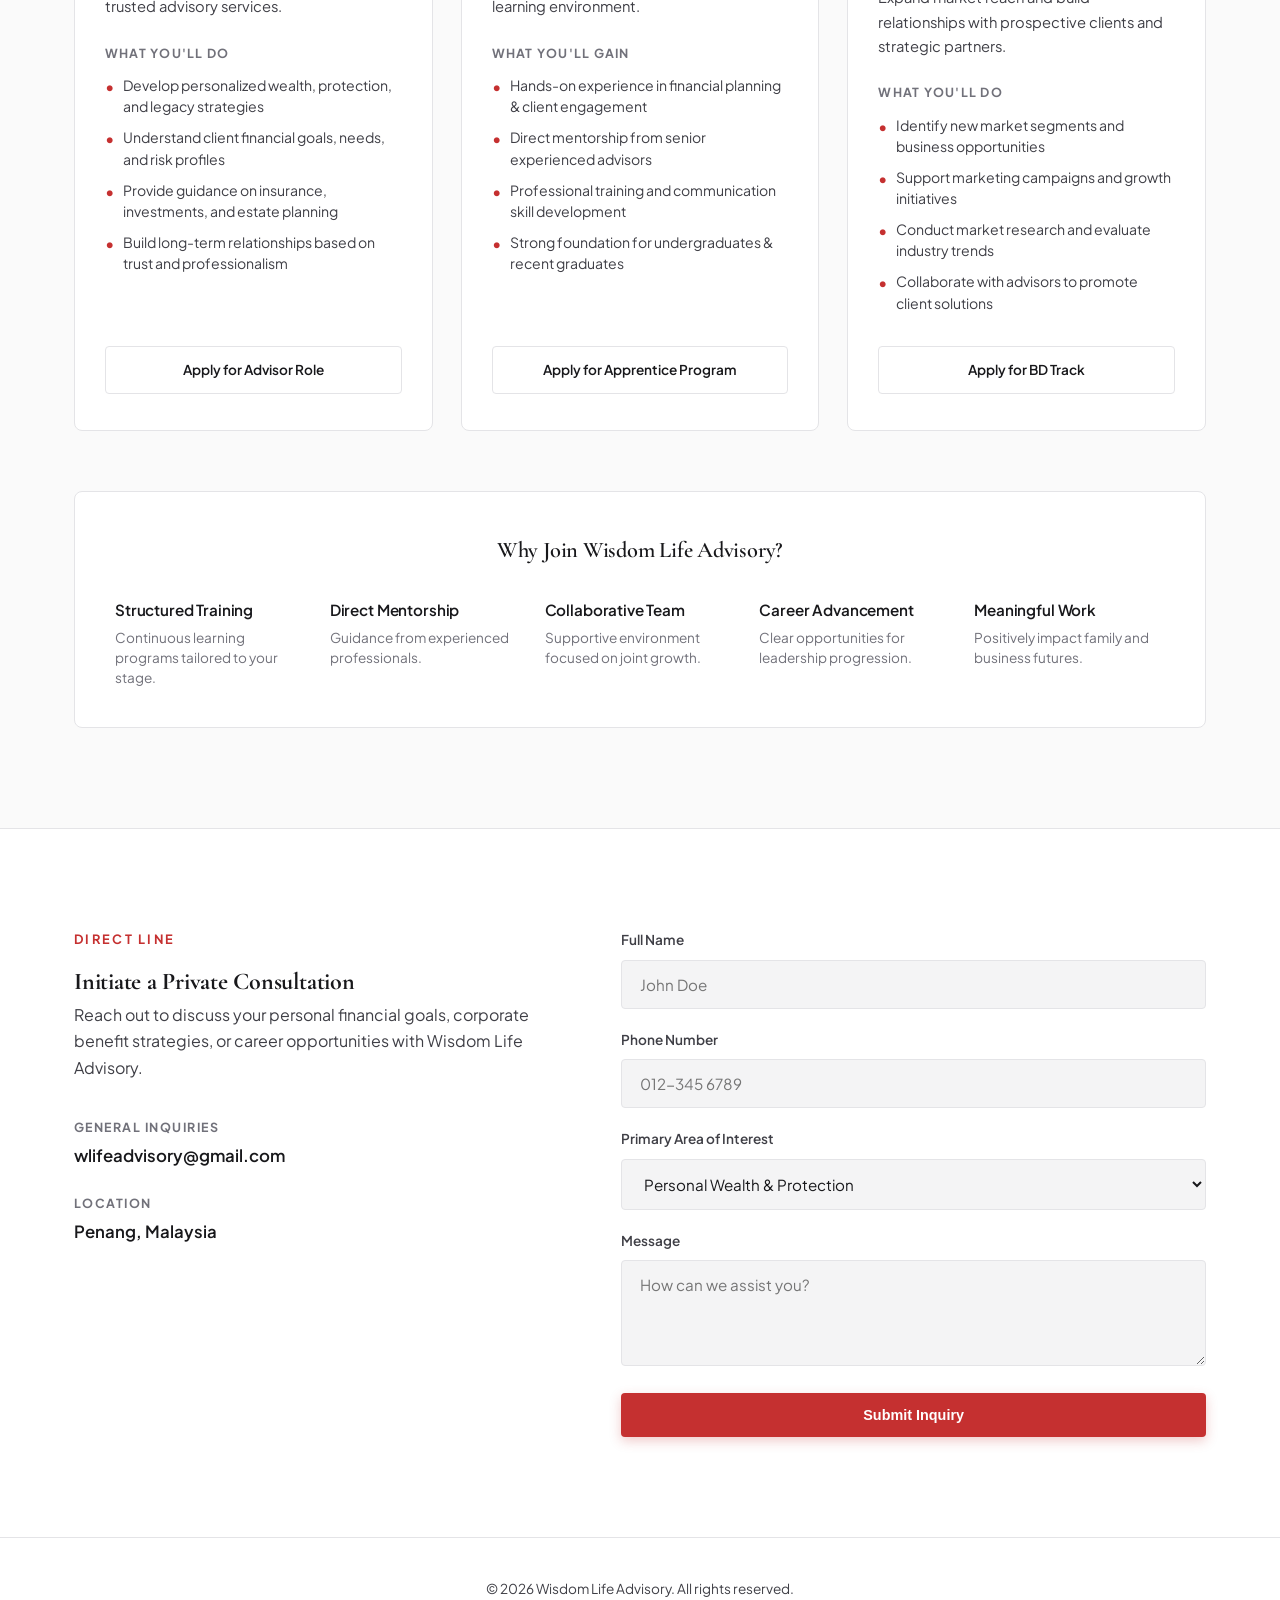
==== commit 76a977f8: "theme" ====
--- a/index.html
+++ b/index.html
@@ -14,25 +14,29 @@
     rel="stylesheet">
 
   <style>
-    /* CSS Reset & Masterclass Theme Variables */
+    /* CSS Variables: Crisp White & Crimson Red Theme */
     :root {
       --bg-main: #FFFFFF;
       /* Pure Crisp White Canvas */
-      --bg-section-alt: #FAF9F5;
-      /* Warm Off-White Accent for Section Contrast */
-      --bg-card: #F9F8F6;
-      /* Warm Neutral Tint for Cards */
-      --bg-card-hover: #F2EFEC;
-      --text-primary: #0F172A;
-      /* Deep Crisp Slate */
-      --text-secondary: #334155;
+      --bg-section-alt: #FAFAFA;
+      /* Very Soft Warm Neutral Gray Accent */
+      --bg-card: #F4F4F5;
+      /* Light Neutral Tint for Cards */
+      --text-primary: #18181B;
+      /* Dark Neutral Black for Sharp Headings */
+      --text-secondary: #3F3F46;
       /* High-Contrast Body Text */
-      --text-muted: #64748B;
-      --accent-gold: #B8925A;
-      /* Champagne Gold */
-      --accent-gold-hover: #9E7B47;
-      --border-color: #E2DFD7;
-      /* Subtle Architectural Line */
+      --text-muted: #71717A;
+
+      --red-primary: #C53030;
+      /* Deep Corporate Crimson Red */
+      --red-hover: #9B2C2C;
+      /* Dark Crimson for Hover States */
+      --red-light: #FFF5F5;
+      /* Soft Subtle Red Tint */
+
+      --border-color: #E4E4E7;
+      /* Clean Architectural Border */
       --font-serif: 'Cormorant Garamond', Georgia, serif;
       --font-sans: 'Plus Jakarta Sans', -apple-system, BlinkMacSystemFont, sans-serif;
       --max-width: 1180px;
@@ -56,7 +60,6 @@
       -webkit-font-smoothing: antialiased;
     }
 
-    /* Force Lining Numbers for Uniform Baselines Across All Headlines */
     h1,
     h2,
     h3,
@@ -82,7 +85,6 @@
       transition: all 0.25s ease;
     }
 
-    /* Masterclass Grid Container Lock */
     .container {
       max-width: var(--max-width);
       margin: 0 auto;
@@ -93,10 +95,10 @@
       font-size: 0.8rem;
       text-transform: uppercase;
       letter-spacing: 0.18em;
-      color: var(--accent-gold);
+      color: var(--red-primary);
       margin-bottom: 12px;
       display: block;
-      font-weight: 600;
+      font-weight: 700;
       font-family: var(--font-sans);
     }
 
@@ -106,7 +108,7 @@
       top: 0;
       left: 0;
       width: 100%;
-      background: rgba(255, 255, 255, 0.94);
+      background: rgba(255, 255, 255, 0.96);
       backdrop-filter: blur(12px);
       border-bottom: 1px solid var(--border-color);
       z-index: 1000;
@@ -127,6 +129,7 @@
       font-size: 1.45rem;
       font-weight: 600;
       letter-spacing: 0.04em;
+      color: var(--text-primary);
     }
 
     .logo-img {
@@ -136,7 +139,7 @@
     }
 
     .logo span span {
-      color: var(--accent-gold);
+      color: var(--red-primary);
     }
 
     .nav-links {
@@ -149,23 +152,24 @@
     .nav-links a {
       font-size: 0.9rem;
       color: var(--text-secondary);
+      font-weight: 500;
     }
 
     .nav-links a:hover {
-      color: var(--accent-gold);
+      color: var(--red-primary);
     }
 
     .btn-nav {
       padding: 10px 22px;
-      border: 1px solid var(--accent-gold);
-      color: var(--accent-gold) !important;
+      border: 1px solid var(--red-primary);
+      color: var(--red-primary) !important;
       border-radius: 4px;
       font-size: 0.85rem !important;
-      font-weight: 500 !important;
+      font-weight: 600 !important;
     }
 
     .btn-nav:hover {
-      background-color: var(--accent-gold);
+      background-color: var(--red-primary);
       color: #FFFFFF !important;
     }
 
@@ -186,7 +190,7 @@
       font-size: 3.8rem;
       line-height: 1.12;
       margin-bottom: 24px;
-      font-weight: 500;
+      font-weight: 600;
     }
 
     .hero-text p {
@@ -213,28 +217,27 @@
 
     .btn-primary {
       display: inline-block;
-      background-color: var(--accent-gold);
+      background-color: var(--red-primary);
       color: #FFFFFF;
       padding: 14px 34px;
       border-radius: 4px;
       font-size: 0.9rem;
-      font-weight: 500;
+      font-weight: 600;
       cursor: pointer;
       border: none;
-      box-shadow: 0 4px 12px rgba(184, 146, 90, 0.2);
+      box-shadow: 0 4px 12px rgba(197, 48, 48, 0.25);
     }
 
     .btn-primary:hover {
-      background-color: var(--accent-gold-hover);
-    }
-
-    /* About & Philosophy Section */
+      background-color: var(--red-hover);
+    }
+
+    /* About Section */
     .about {
       padding: 40px 0 100px;
       background-color: var(--bg-main);
     }
 
-    /* Locked Grid philosophy Banner (Aligned Horizontal Divider Lines) */
     .philosophy-banner {
       text-align: center;
       width: 100%;
@@ -246,12 +249,12 @@
 
     .philosophy-banner h2 {
       font-size: 2rem;
-      font-weight: 400;
+      font-weight: 500;
       line-height: 1.3;
     }
 
     .philosophy-banner h2 span {
-      color: var(--accent-gold);
+      color: var(--red-primary);
       font-style: italic;
     }
 
@@ -267,7 +270,7 @@
       font-size: 2.3rem;
       margin-bottom: 20px;
       line-height: 1.25;
-      font-weight: 500;
+      font-weight: 600;
     }
 
     .about-text p {
@@ -278,7 +281,7 @@
     .mission-box {
       background: var(--bg-card);
       border: 1px solid var(--border-color);
-      border-left: 3px solid var(--accent-gold);
+      border-left: 4px solid var(--red-primary);
       padding: 36px;
       border-radius: 6px;
     }
@@ -290,7 +293,7 @@
       line-height: 1.45;
     }
 
-    /* Core Values Grid */
+    /* Core Values */
     .values-wrapper {
       border-top: 1px solid var(--border-color);
       padding-top: 70px;
@@ -300,7 +303,7 @@
       font-size: 1.6rem;
       margin-bottom: 44px;
       text-align: center;
-      font-weight: 500;
+      font-weight: 600;
     }
 
     .values-grid {
@@ -315,8 +318,8 @@
 
     .value-letter {
       font-size: 2.4rem;
-      color: var(--accent-gold);
-      font-weight: 500;
+      color: var(--red-primary);
+      font-weight: 600;
       line-height: 1;
       display: block;
       margin-bottom: 8px;
@@ -326,6 +329,7 @@
       font-family: var(--font-sans);
       font-size: 1.05rem;
       font-weight: 600;
+      color: var(--text-primary);
       margin-bottom: 6px;
     }
 
@@ -347,7 +351,7 @@
 
     .section-header h2 {
       font-size: 2.6rem;
-      font-weight: 500;
+      font-weight: 600;
     }
 
     .services-grid {
@@ -365,15 +369,15 @@
     }
 
     .service-category:hover {
-      border-color: var(--accent-gold);
+      border-color: var(--red-primary);
     }
 
     .service-category h3 {
       font-size: 1.8rem;
       margin-bottom: 24px;
-      border-bottom: 1px solid var(--border-color);
+      border-bottom: 2px solid var(--red-primary);
       padding-bottom: 16px;
-      font-weight: 500;
+      font-weight: 600;
     }
 
     .service-item {
@@ -389,13 +393,14 @@
       font-weight: 600;
       margin-bottom: 6px;
       font-family: var(--font-sans);
+      color: var(--text-primary);
     }
 
     .service-item p {
       font-size: 0.95rem;
     }
 
-    /* Careers Section (Warm Contrast Background Stretch) */
+    /* Careers Section */
     .careers {
       padding: 100px 0;
       background-color: var(--bg-section-alt);
@@ -412,7 +417,7 @@
     .careers-intro h2 {
       font-size: 2.6rem;
       margin-bottom: 12px;
-      font-weight: 500;
+      font-weight: 600;
     }
 
     .careers-intro p {
@@ -439,14 +444,14 @@
 
     .career-card:hover {
       transform: translateY(-4px);
-      border-color: var(--accent-gold);
-      box-shadow: 0 16px 32px rgba(0, 0, 0, 0.04);
+      border-color: var(--red-primary);
+      box-shadow: 0 16px 32px rgba(0, 0, 0, 0.05);
     }
 
     .career-card h3 {
       font-size: 1.5rem;
       margin-bottom: 12px;
-      font-weight: 500;
+      font-weight: 600;
     }
 
     .career-card p.card-desc {
@@ -460,7 +465,7 @@
       text-transform: uppercase;
       letter-spacing: 0.1em;
       color: var(--text-muted);
-      font-weight: 600;
+      font-weight: 700;
       margin-bottom: 12px;
       display: block;
       font-family: var(--font-sans);
@@ -484,7 +489,7 @@
       content: "•";
       position: absolute;
       left: 0;
-      color: var(--accent-gold);
+      color: var(--red-primary);
       font-size: 1.1rem;
       top: -2px;
     }
@@ -495,15 +500,15 @@
       padding: 12px 20px;
       border-radius: 4px;
       font-size: 0.85rem;
-      font-weight: 500;
+      font-weight: 600;
       border: 1px solid var(--border-color);
       color: var(--text-primary);
       background-color: var(--bg-main);
     }
 
     .btn-card:hover {
-      border-color: var(--accent-gold);
-      background-color: var(--accent-gold);
+      border-color: var(--red-primary);
+      background-color: var(--red-primary);
       color: #FFFFFF;
     }
 
@@ -518,7 +523,7 @@
       font-size: 1.4rem;
       margin-bottom: 28px;
       text-align: center;
-      font-weight: 500;
+      font-weight: 600;
     }
 
     .pillars-grid {
@@ -531,6 +536,7 @@
       font-size: 0.95rem;
       font-family: var(--font-sans);
       font-weight: 600;
+      color: var(--text-primary);
       margin-bottom: 6px;
     }
 
@@ -567,13 +573,13 @@
       letter-spacing: 0.12em;
       color: var(--text-muted);
       margin-bottom: 4px;
-      font-weight: 600;
+      font-weight: 700;
     }
 
     .info-detail span {
       color: var(--text-primary);
       font-size: 1.05rem;
-      font-weight: 500;
+      font-weight: 600;
     }
 
     .contact-form .form-group {
@@ -585,7 +591,7 @@
       font-size: 0.85rem;
       color: var(--text-secondary);
       margin-bottom: 8px;
-      font-weight: 500;
+      font-weight: 600;
     }
 
     .contact-form input,
@@ -605,7 +611,7 @@
     .contact-form select:focus,
     .contact-form textarea:focus {
       outline: none;
-      border-color: var(--accent-gold);
+      border-color: var(--red-primary);
       background-color: #FFFFFF;
     }
 
@@ -614,12 +620,11 @@
       padding: 40px 0;
       background-color: var(--bg-main);
       border-top: 1px solid var(--border-color);
+      color: var(--text-muted);
       text-align: center;
       font-size: 0.85rem;
-      color: var(--text-muted);
-    }
-
-    /* Responsive Design */
+    }
+
     @media (max-width: 992px) {
       .careers-grid {
         grid-template-columns: 1fr;
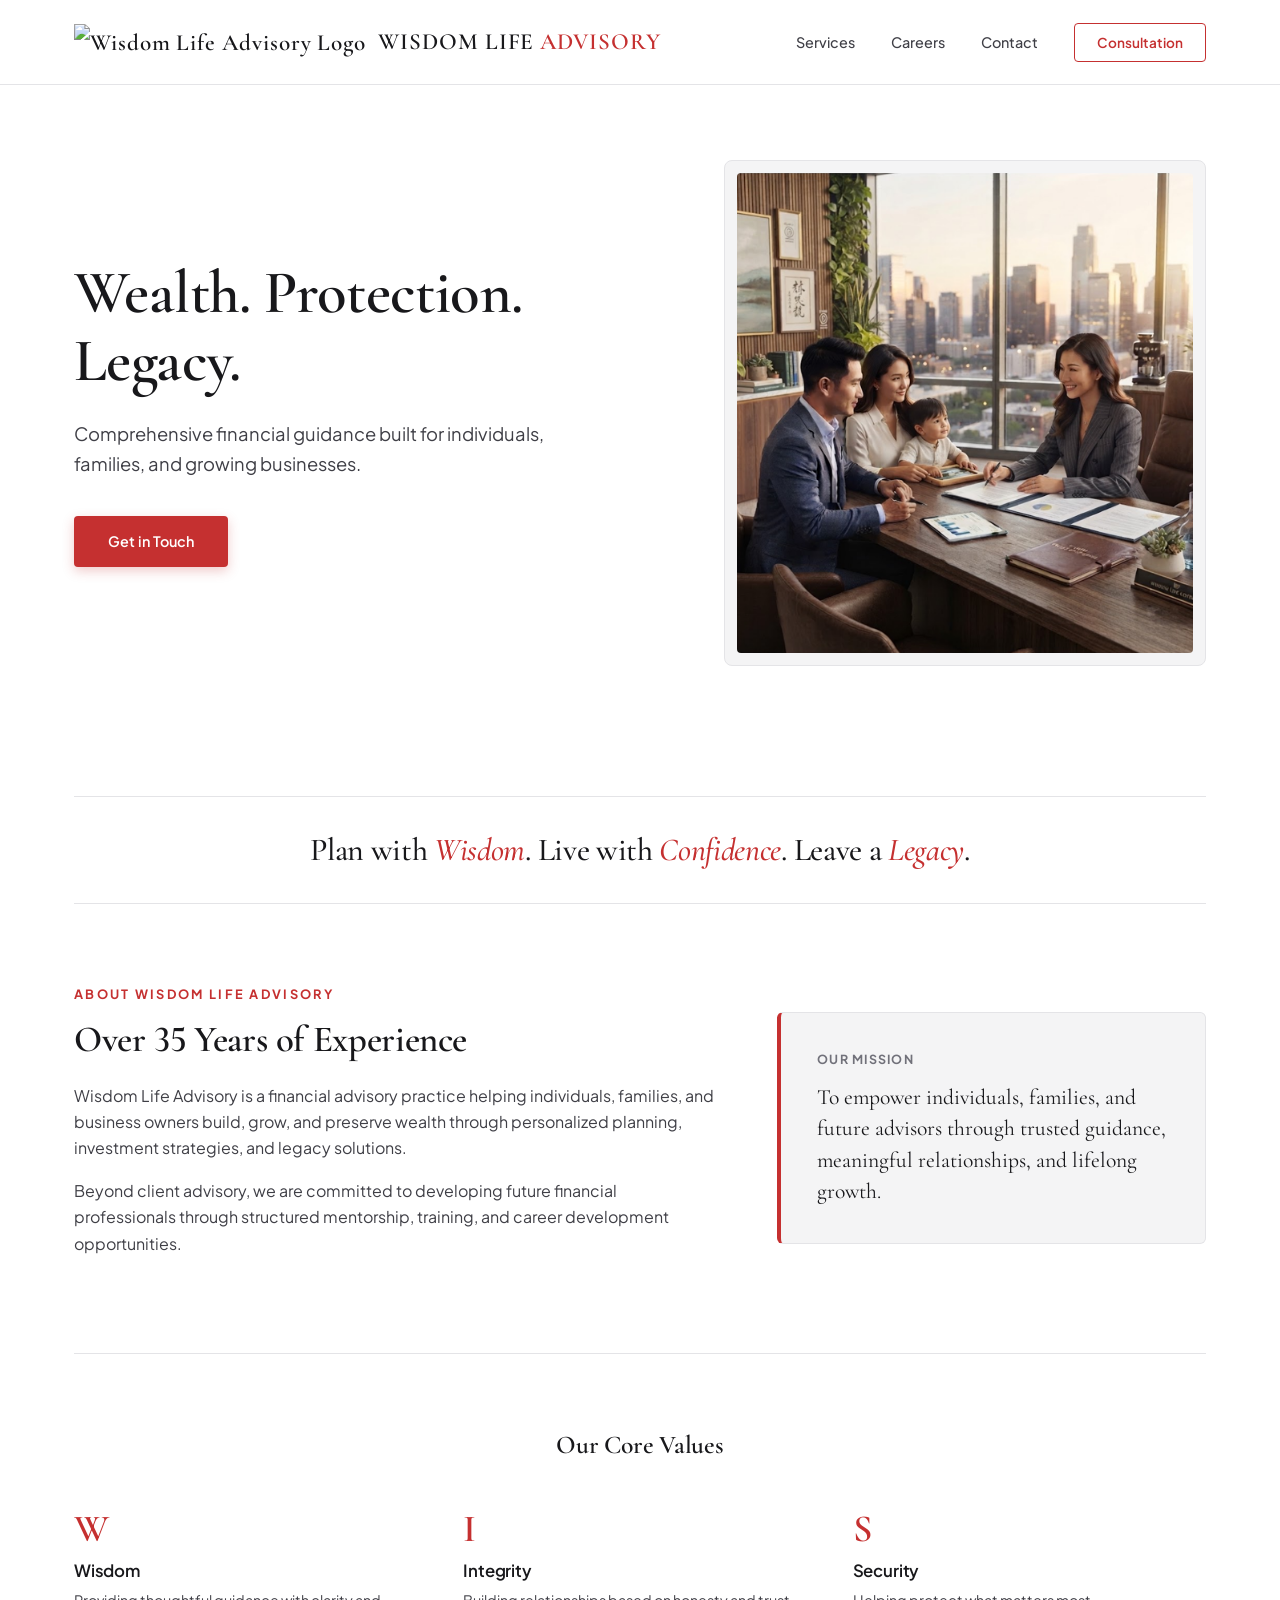
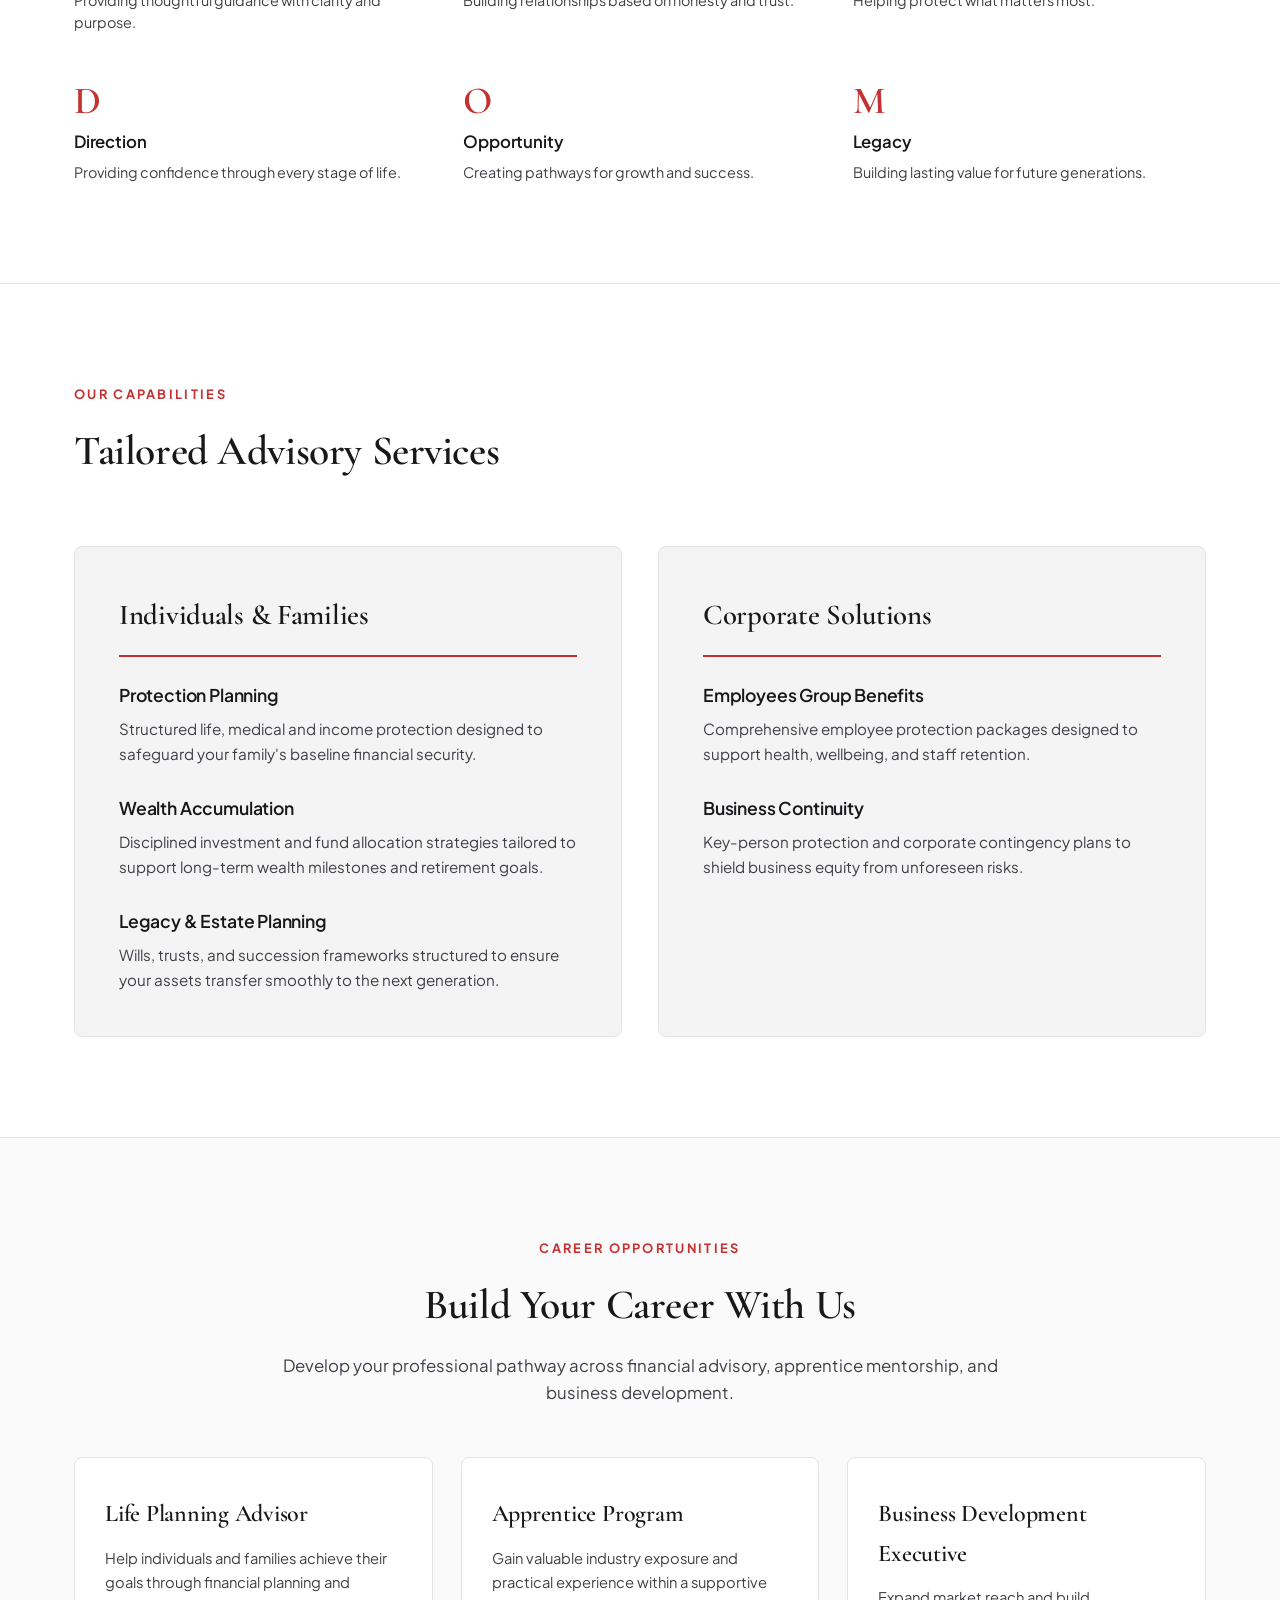
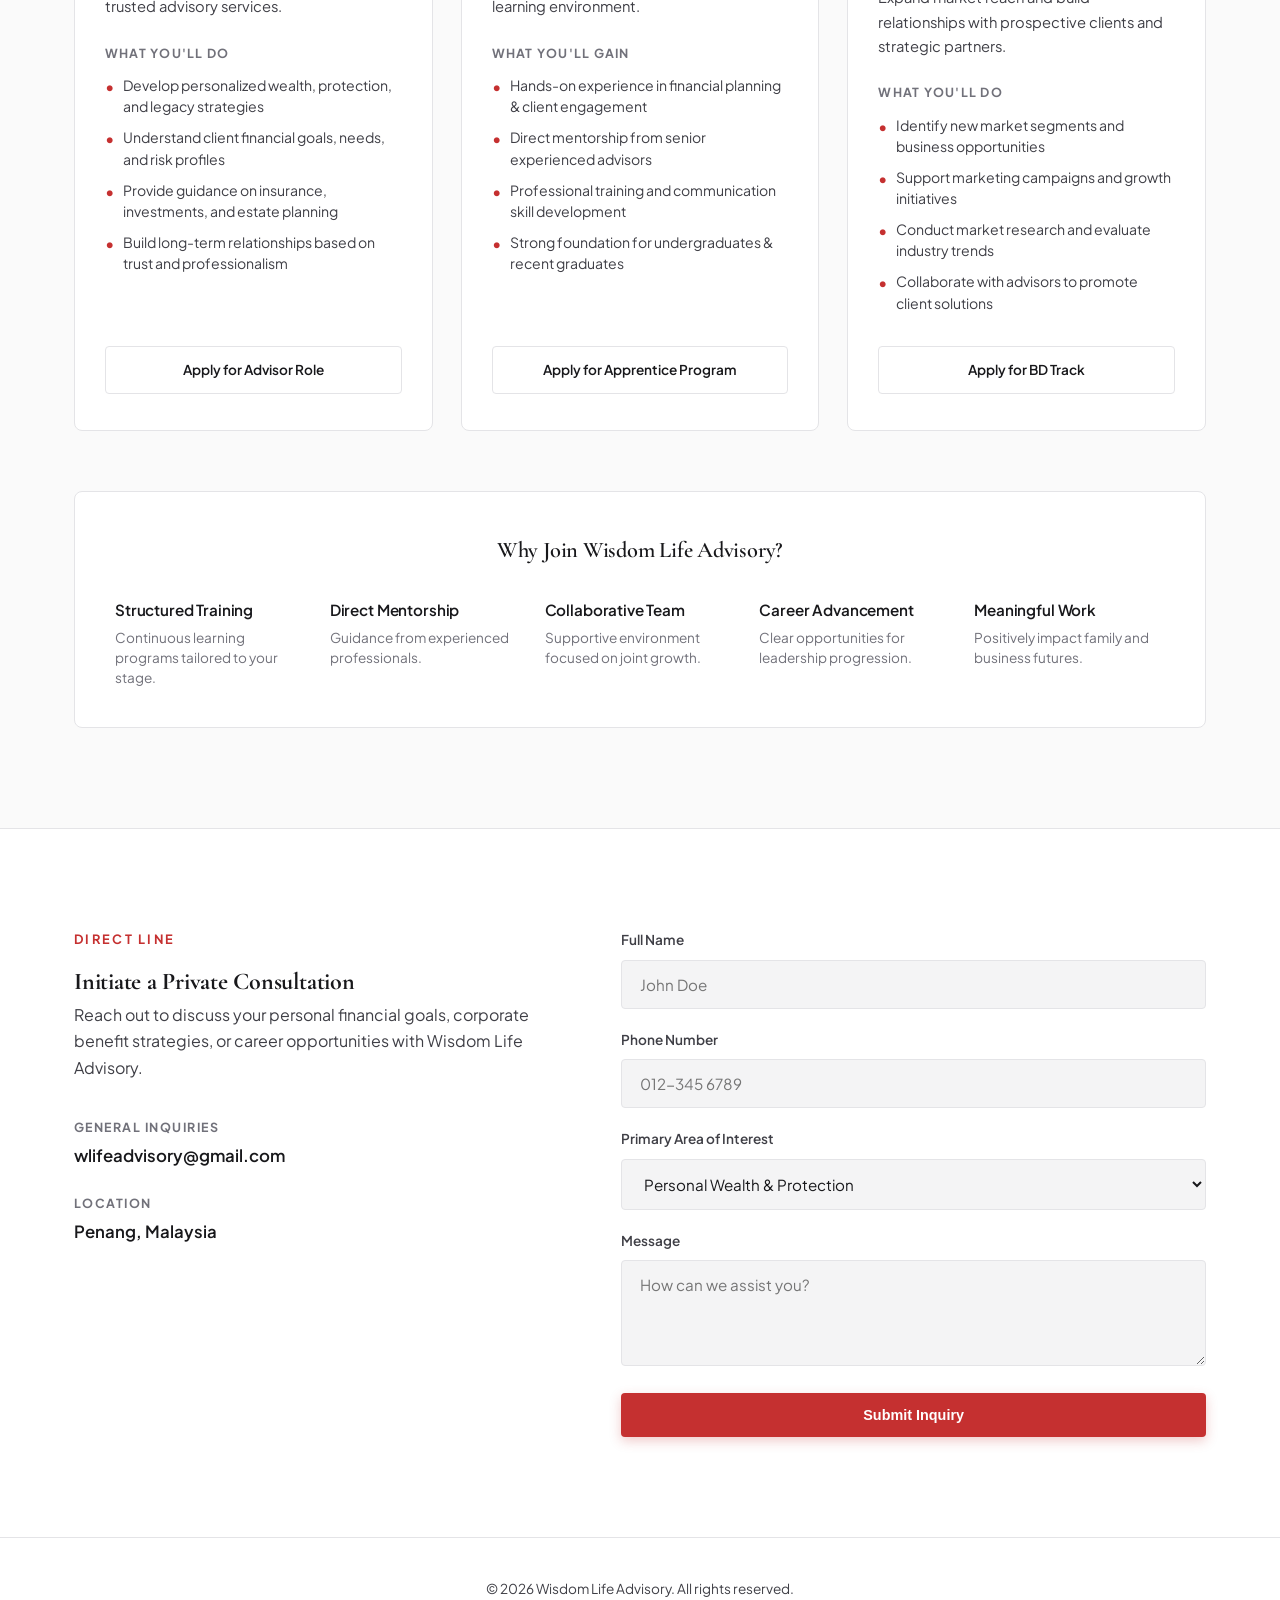
==== commit 3ae8c229: "update" ====
--- a/index.html
+++ b/index.html
@@ -670,7 +670,7 @@
     <div class="container">
       <nav>
         <a href="#" class="logo">
-          <img src="logo_small.png" alt="Wisdom Life Advisory Logo" class="logo-img">
+          <img src="logo_white.png" alt="Wisdom Life Advisory Logo" class="logo-img">
           <span>WISDOM LIFE <span>ADVISORY</span></span>
         </a>
         <ul class="nav-links">
@@ -689,7 +689,6 @@
       <div class="container">
         <div class="hero-grid">
           <div class="hero-text">
-            <span class="section-tag">Wisdom Life Advisory</span>
             <h1>Wealth. Protection. Legacy.</h1>
             <p>Comprehensive financial guidance built for individuals, families, and growing businesses.</p>
             <a href="#contact" class="btn-primary">Get in Touch</a>
@@ -714,7 +713,7 @@
         <div class="about-grid">
           <div class="about-text">
             <span class="section-tag">About Wisdom Life Advisory</span>
-            <h3>Over 35 Years of Combined Experience</h3>
+            <h3>Over 35 Years of Experience</h3>
             <p>Wisdom Life Advisory is a financial advisory practice helping individuals, families, and business owners
               build, grow, and preserve wealth through personalized planning, investment strategies, and legacy
               solutions.</p>
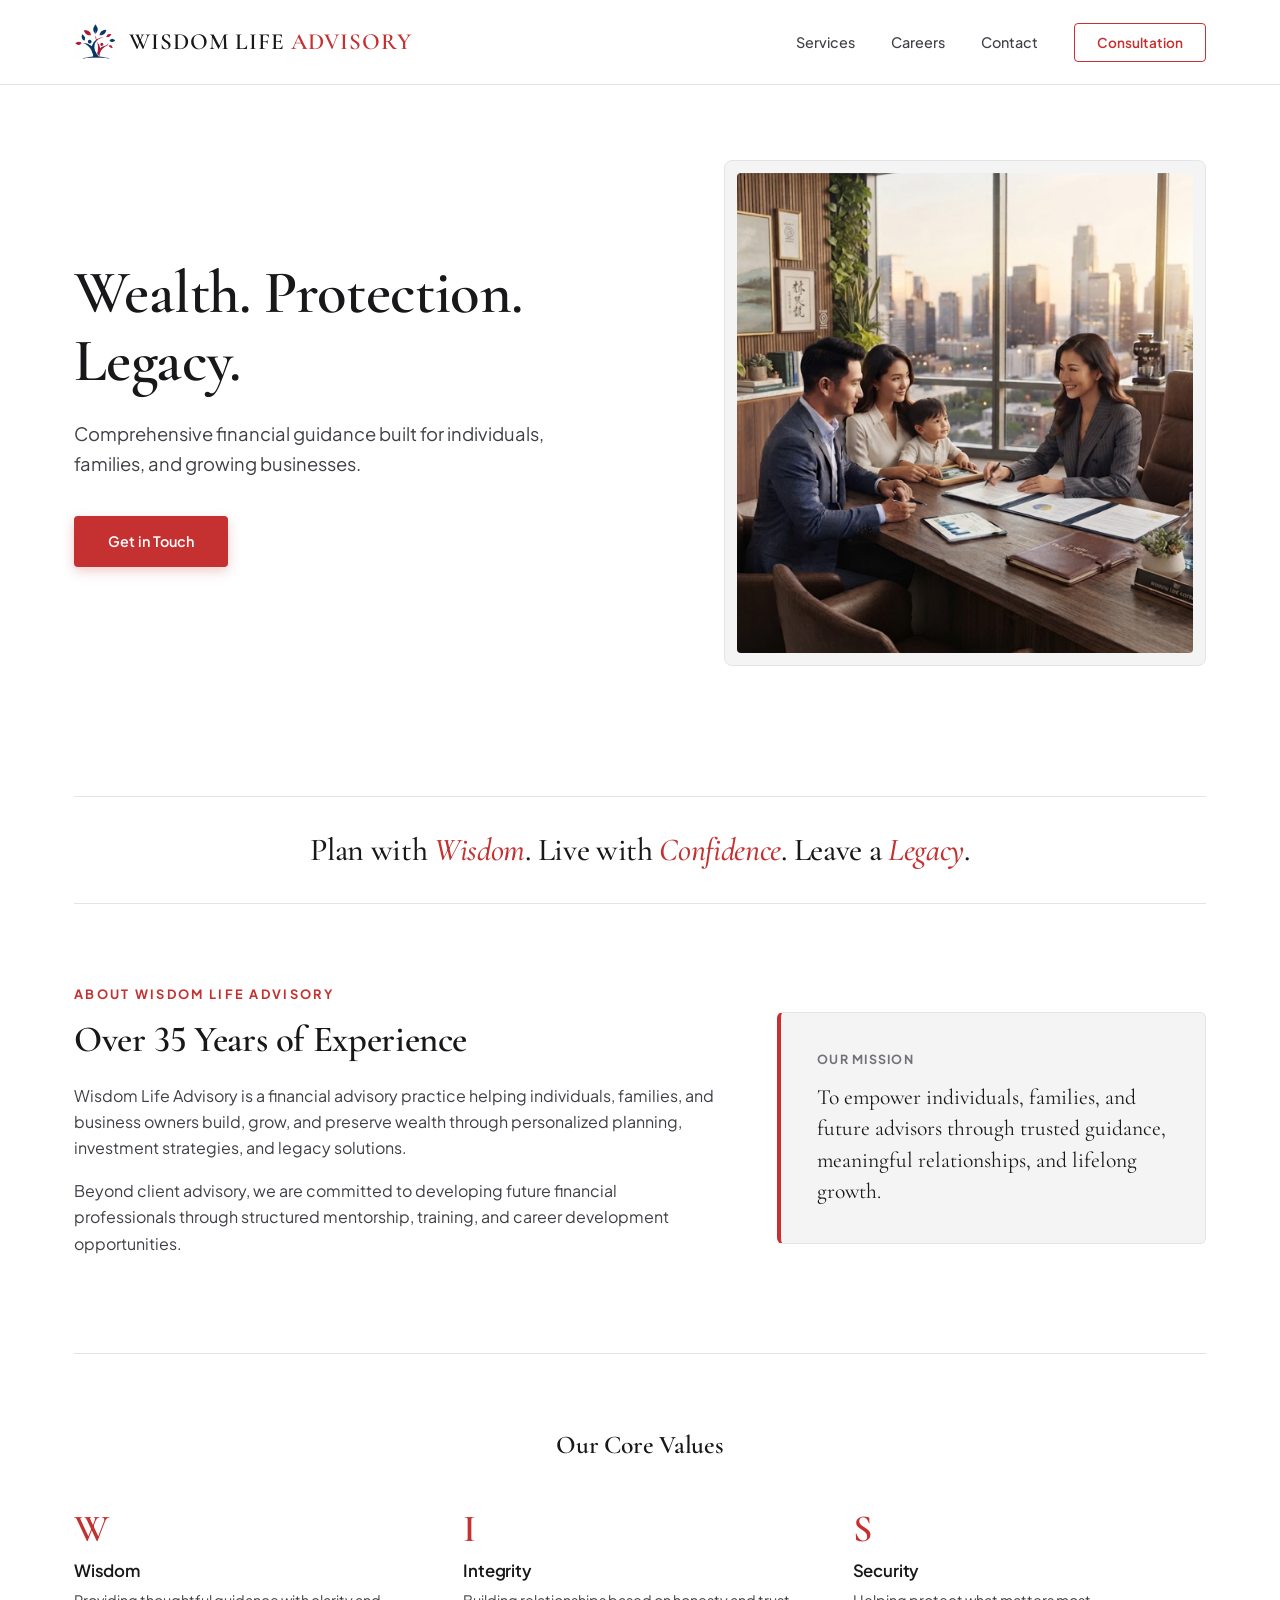
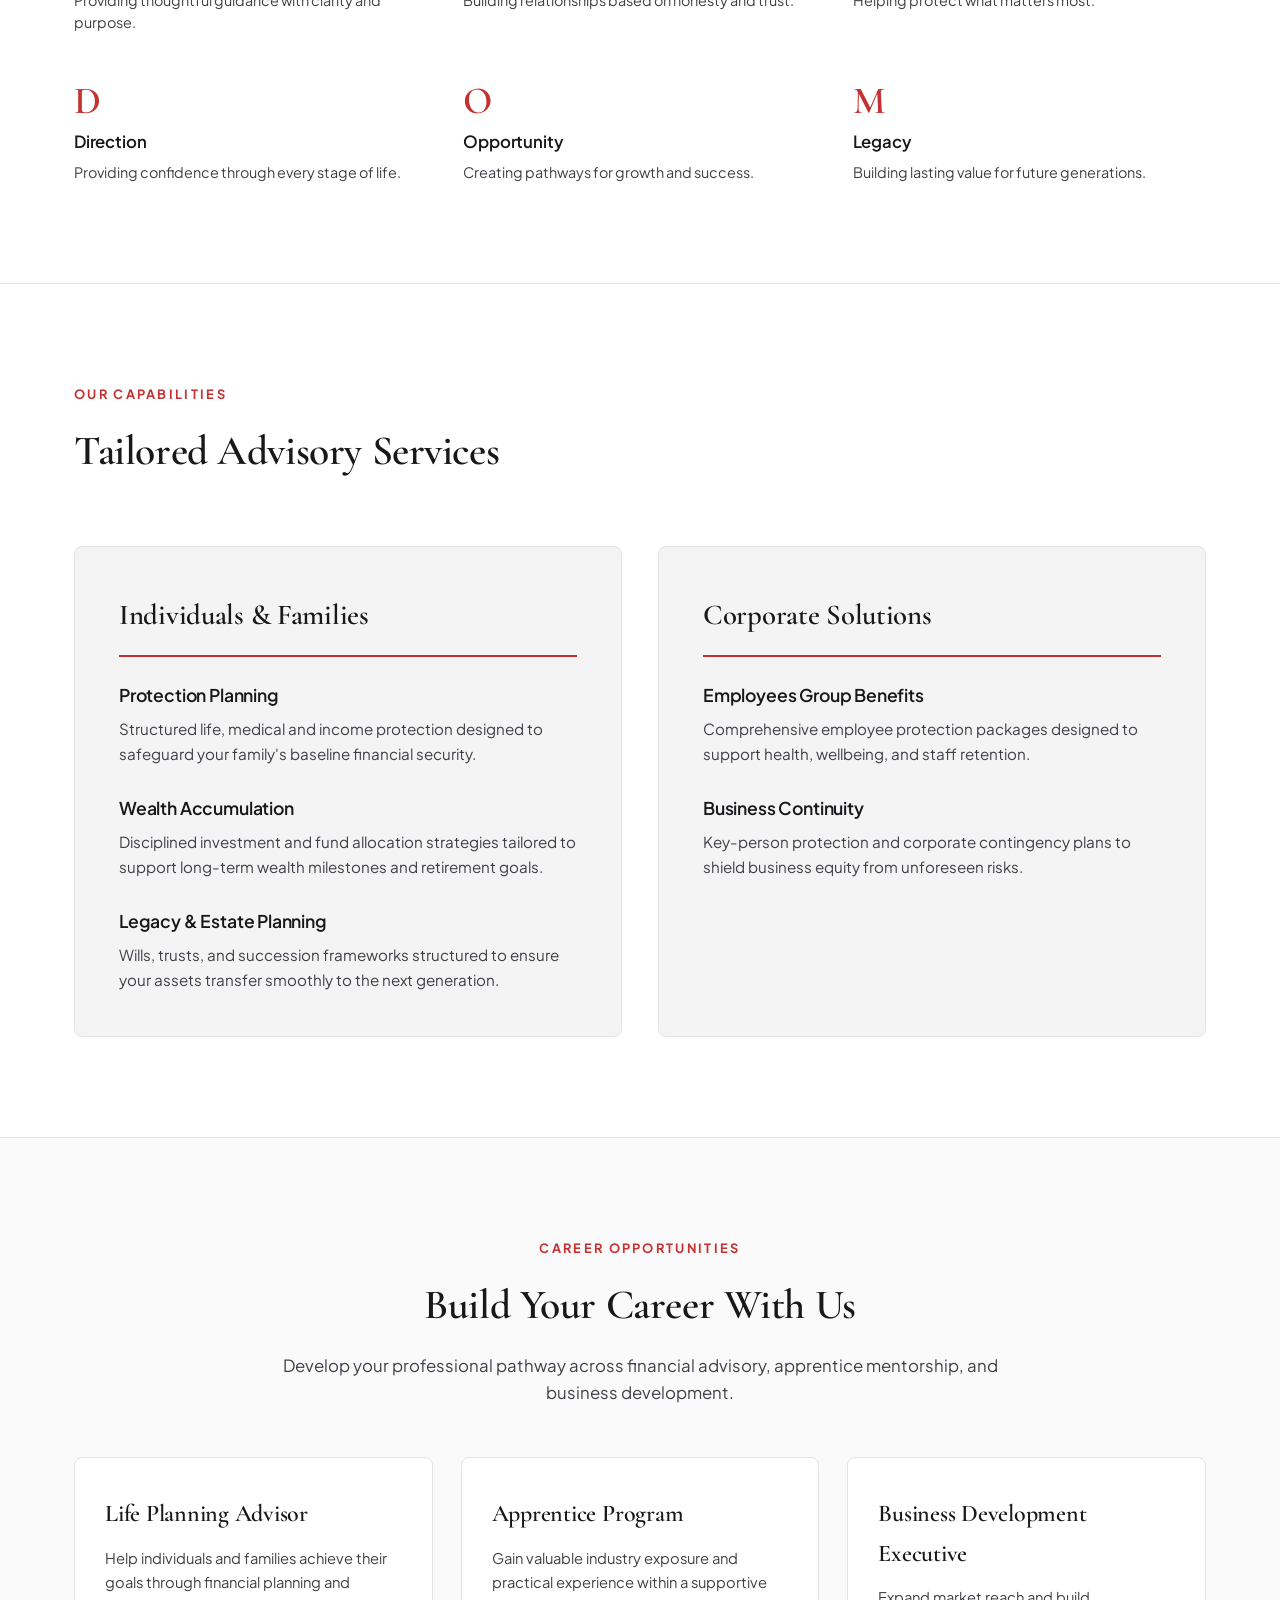
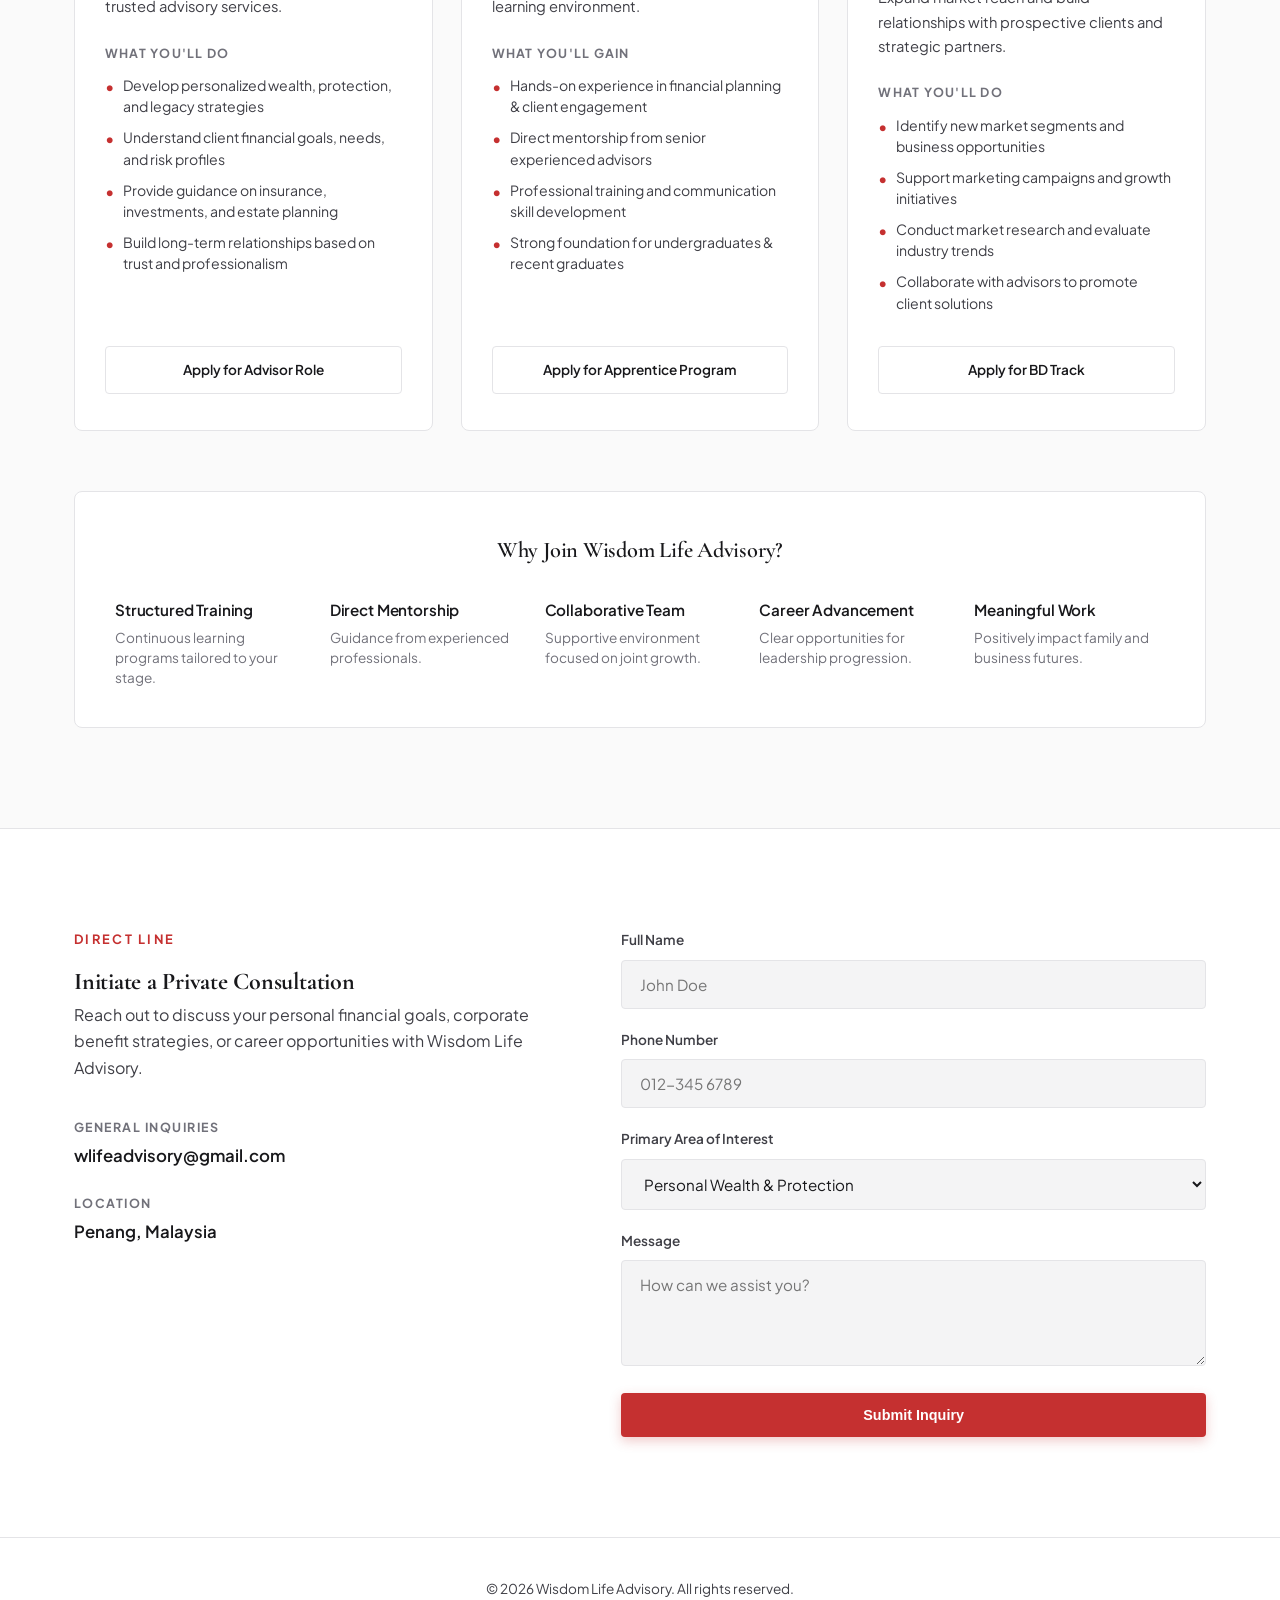
==== commit c0331ce6: "logo" ====
--- a/index.html
+++ b/index.html
@@ -670,7 +670,7 @@
     <div class="container">
       <nav>
         <a href="#" class="logo">
-          <img src="logo_white.png" alt="Wisdom Life Advisory Logo" class="logo-img">
+          <img src="logo_white.jpg" alt="Wisdom Life Advisory Logo" class="logo-img">
           <span>WISDOM LIFE <span>ADVISORY</span></span>
         </a>
         <ul class="nav-links">
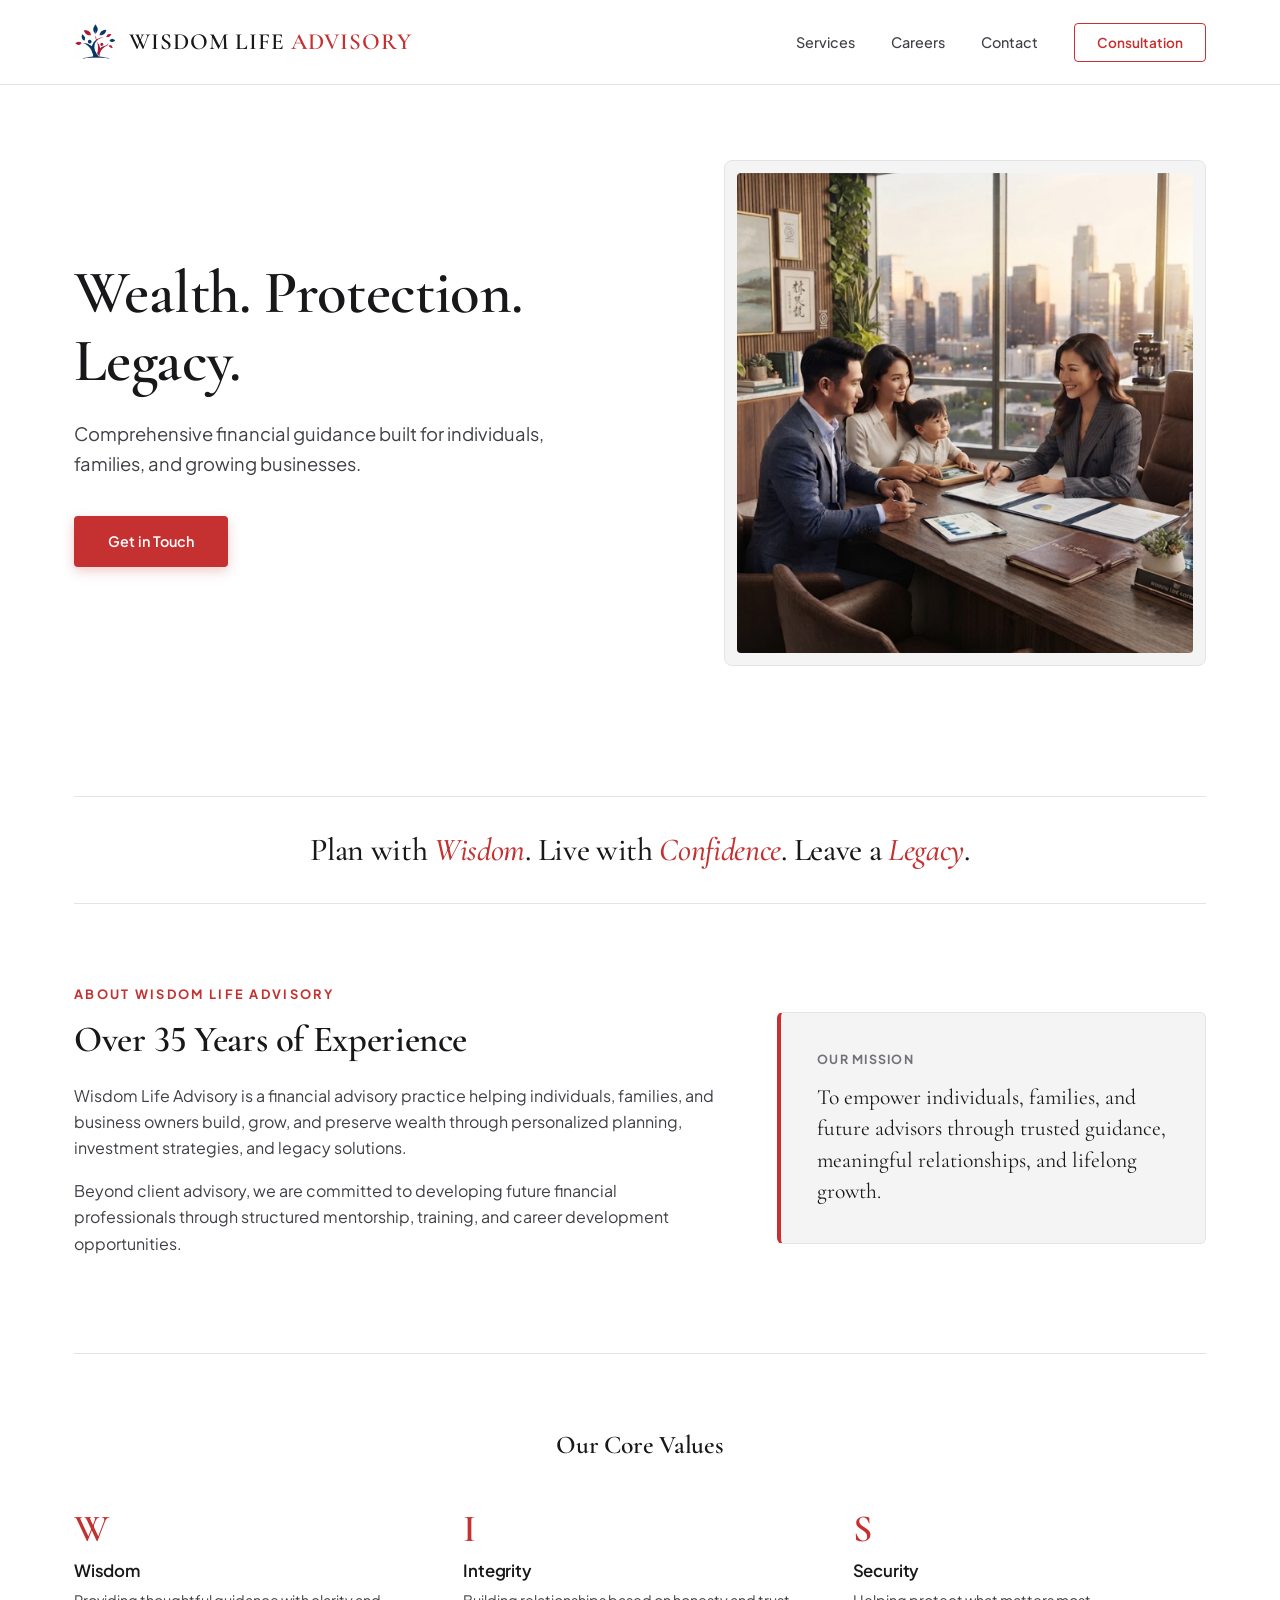
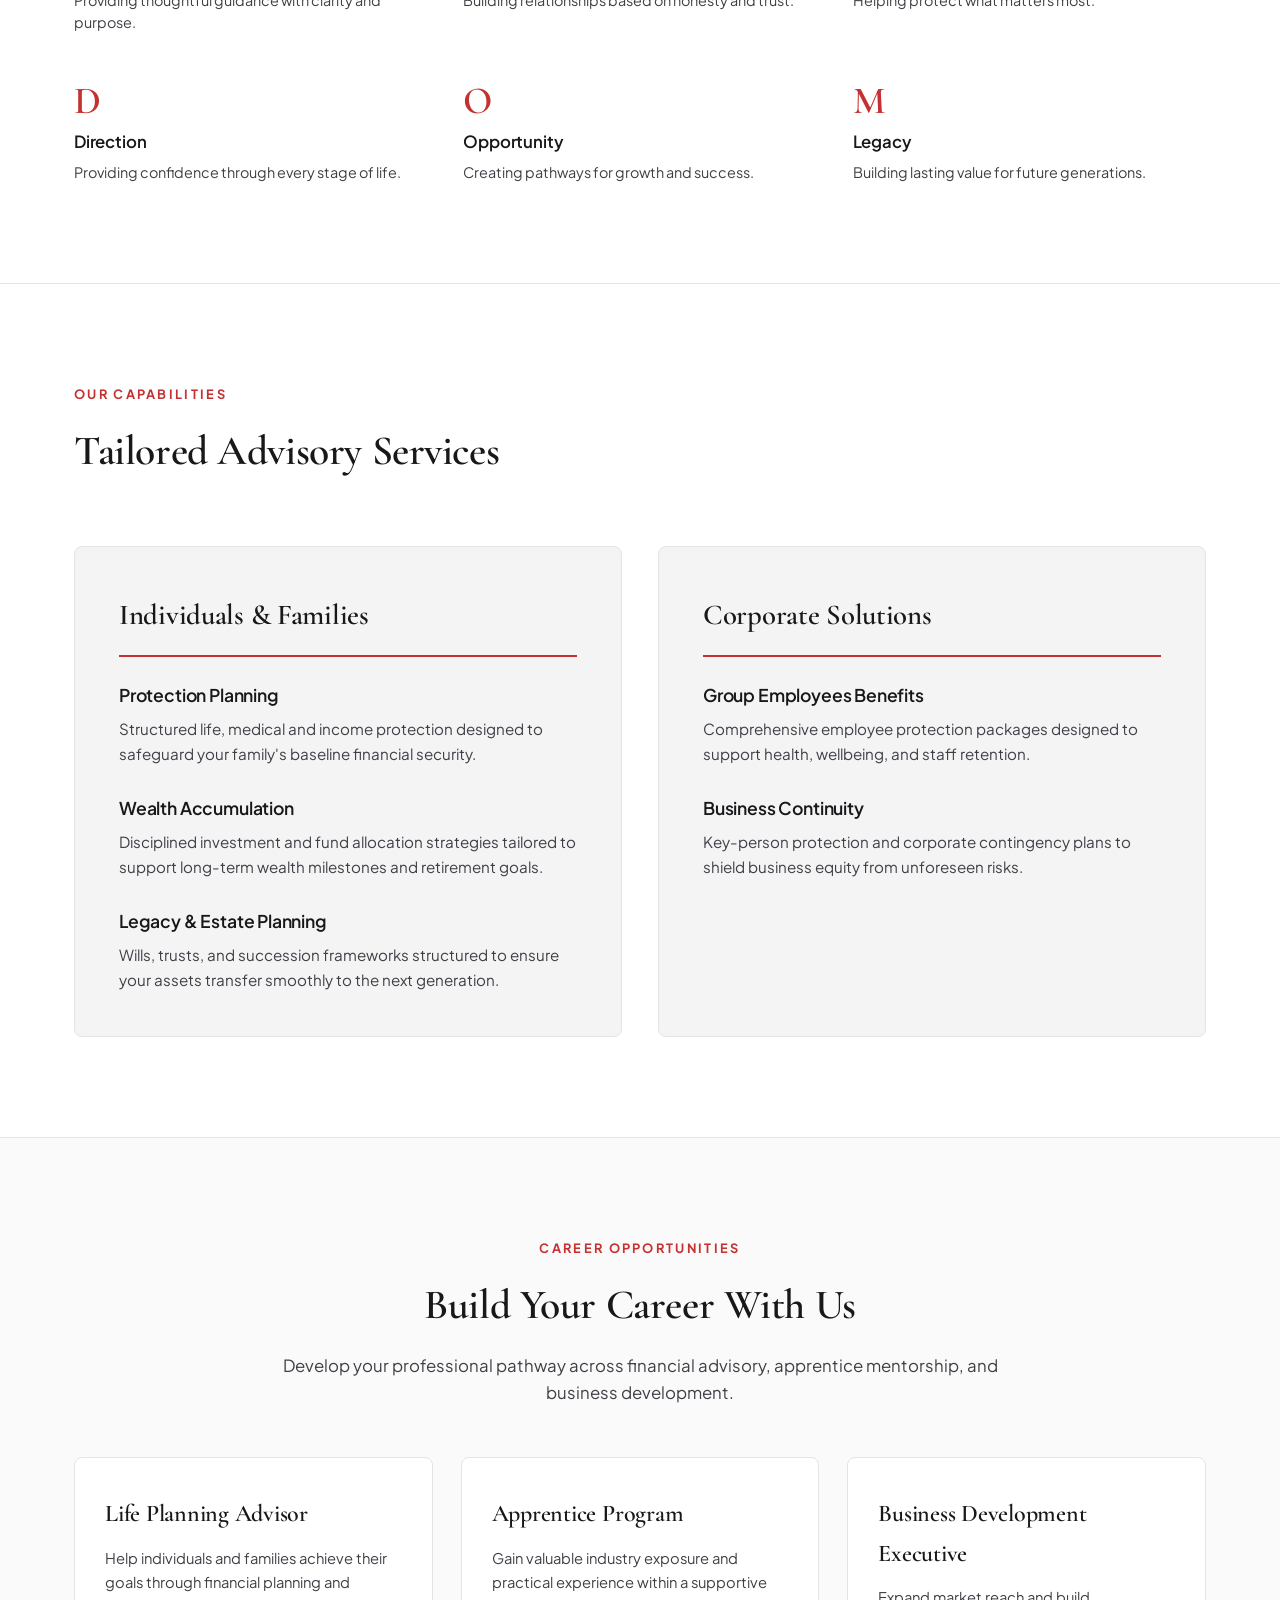
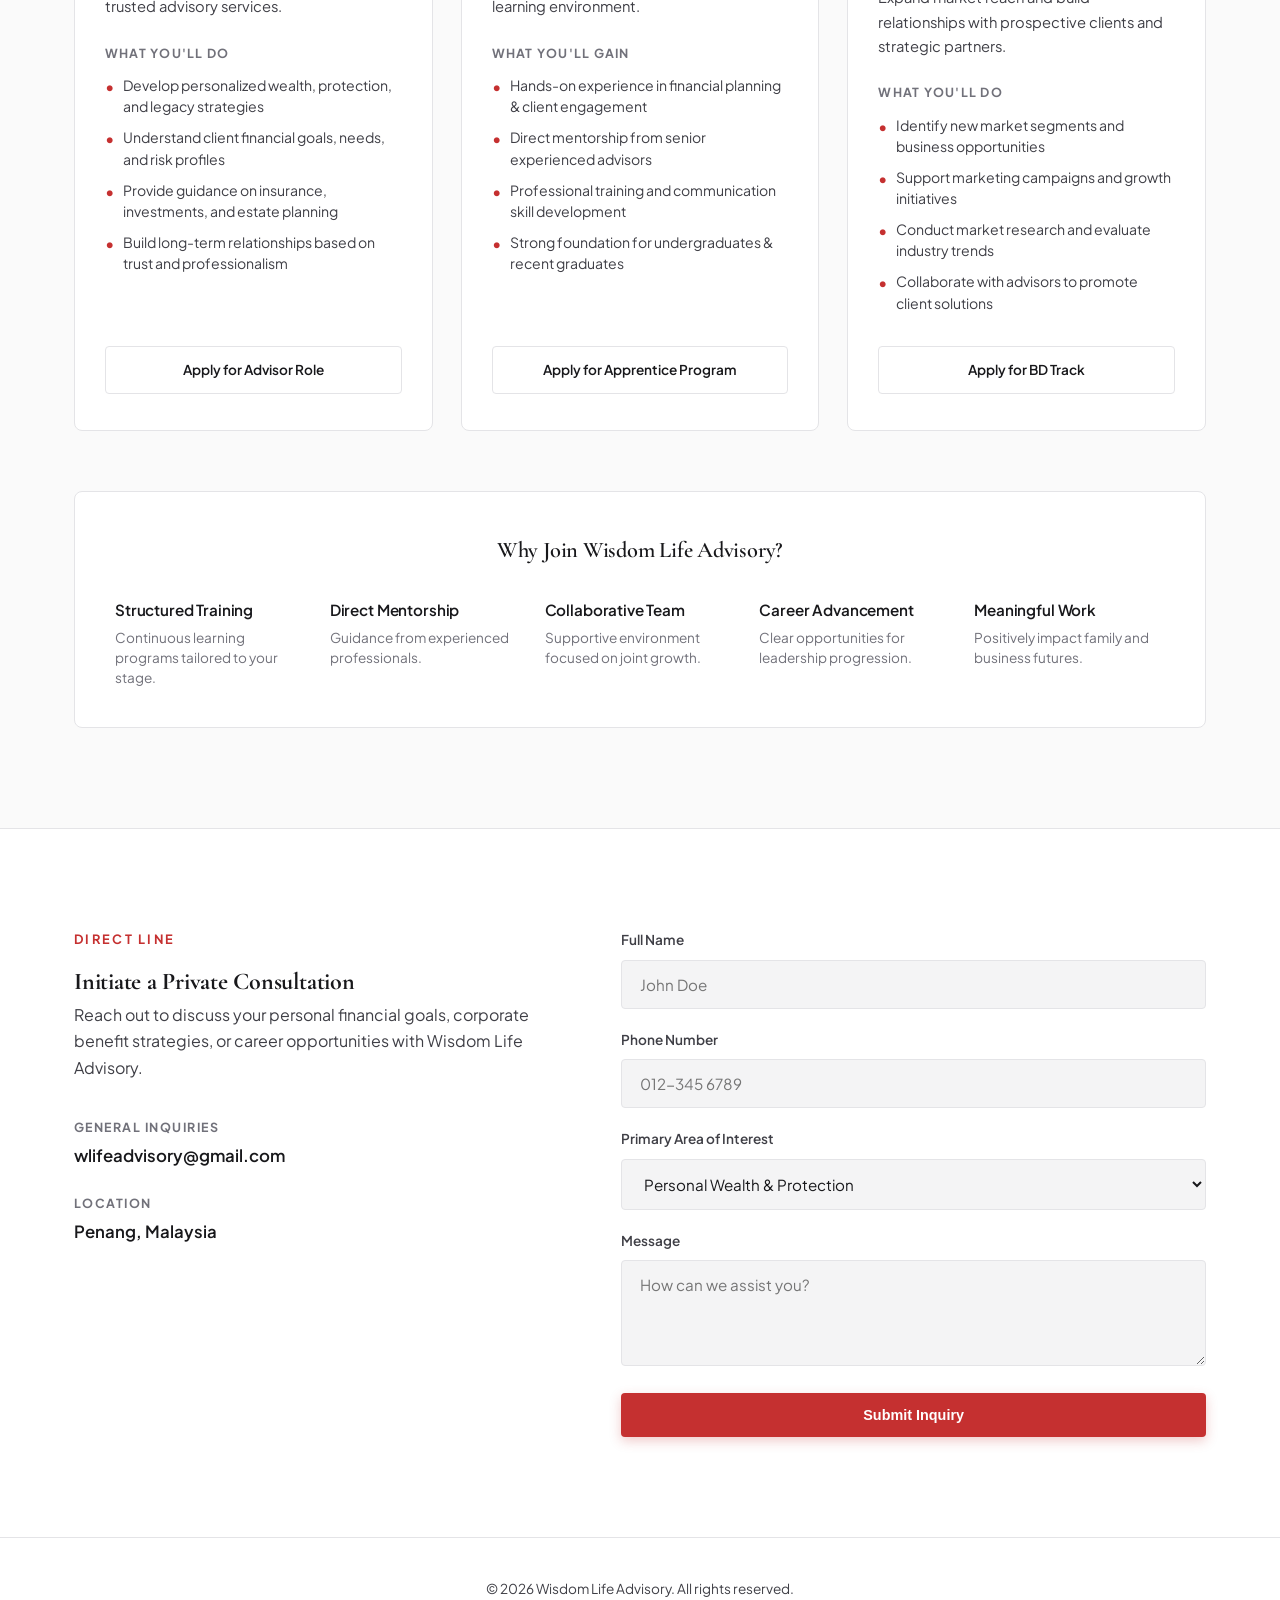
==== commit 432c8d0c: "fix" ====
--- a/index.html
+++ b/index.html
@@ -812,7 +812,7 @@
             <h3>Corporate Solutions</h3>
 
             <div class="service-item">
-              <h4>Employees Group Benefits</h4>
+              <h4>Group Employees Benefits</h4>
               <p>Comprehensive employee protection packages designed to support health, wellbeing, and staff retention.
               </p>
             </div>
